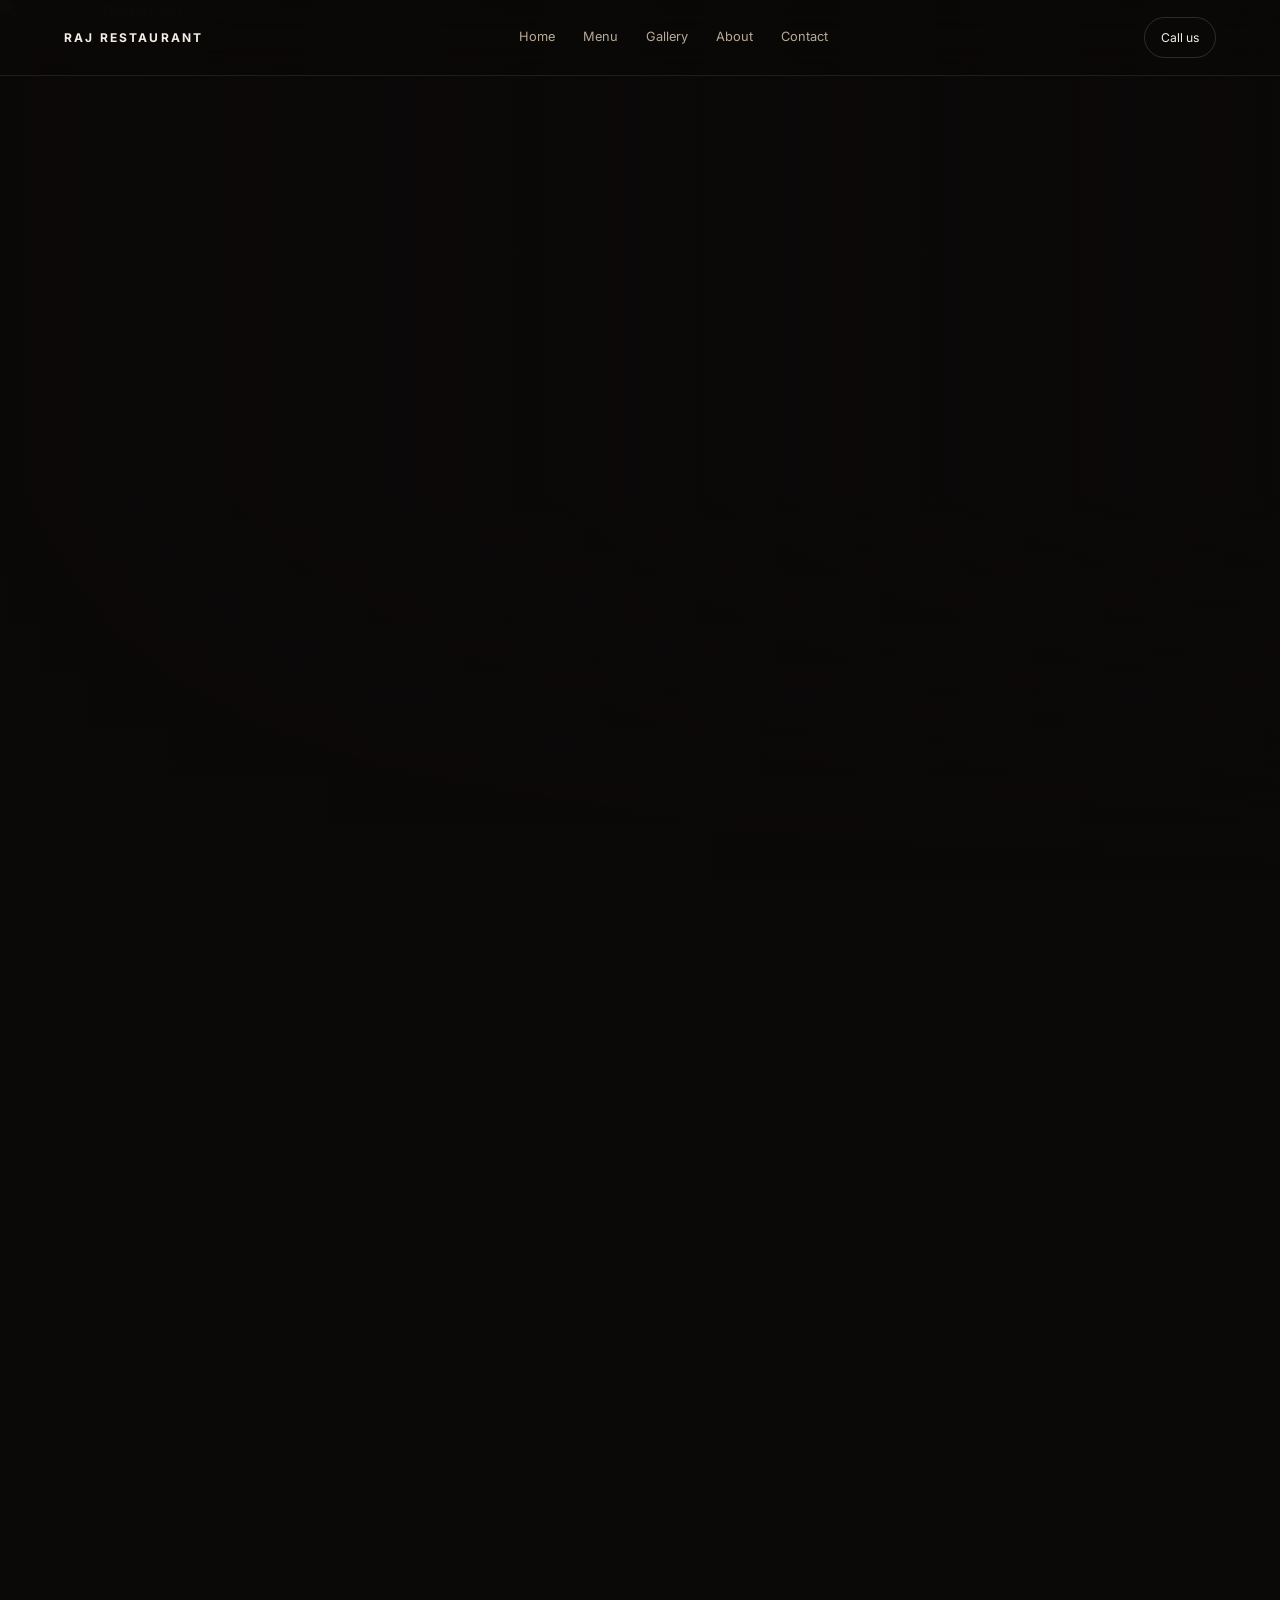
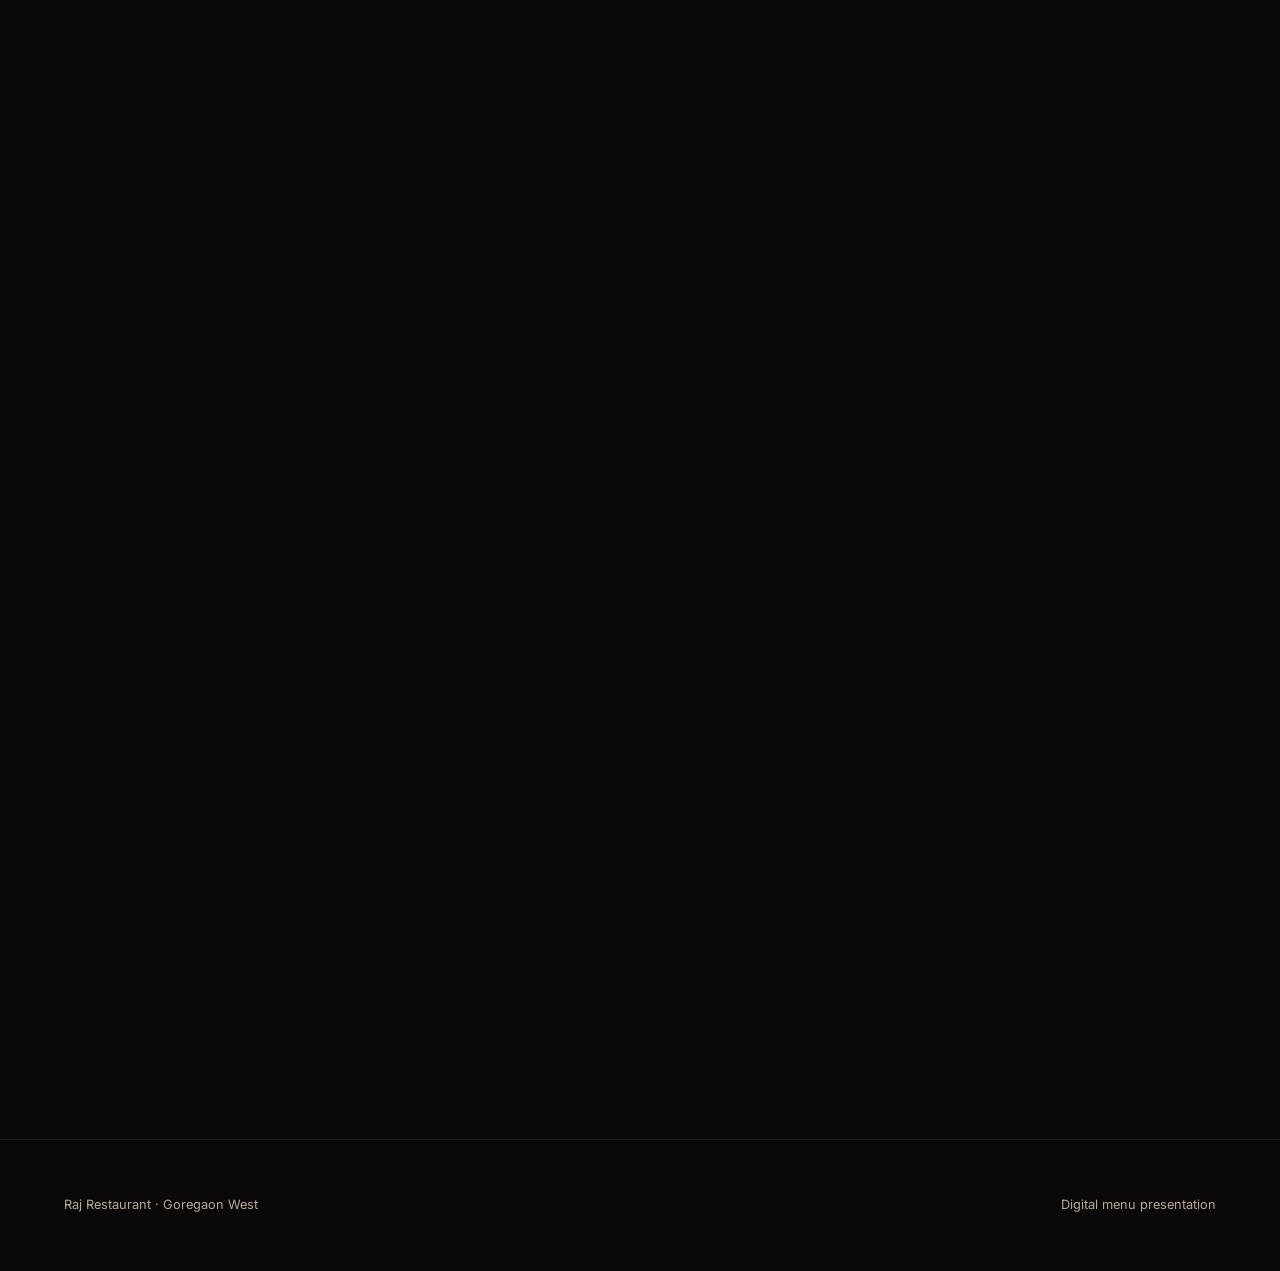
==== app/menu/index.html @ 783324ca "Add live /app/menu route for Netlify" ====
<!doctype html><html lang="en"><head><meta charset="utf-8"><meta name="viewport" content="width=device-width,initial-scale=1"><title>Menu | Raj Restaurant — Goregaon West</title><meta name="description" content="Raj Restaurant digital menu — selected dishes and categories from the current public listing."><link rel="stylesheet" href="../../styles.css"></head><body><header class="nav"><a class="logo" href="../../index.html">Raj Restaurant</a><nav class="links"><a href="../../index.html">Home</a><a href="/app/menu">Menu</a><a href="../../gallery.html">Gallery</a><a href="../../about.html">About</a><a href="../../contact.html">Contact</a></nav><a class="pill" href="tel:+917045138160">Call us</a></header><main><section class="hero"><div class="heroimg"><img src="https://image3.mouthshut.com/images/Restaurant/Photo/-48605_93862.png" alt="Food at Raj Restaurant"></div><div class="heroContent reveal"><div class="eyebrow">RAJ RESTAURANT · GOREGAON WEST</div><h1>Come hungry. Leave happy.</h1><p class="lead">Explore selected dishes from Raj Restaurant's currently published public menu listings.</p><div class="actions"><a class="btn gold" href="#menu">View dishes ↓</a><a class="btn" href="../../contact.html">Contact Raj</a></div></div></section><section id="menu" class="section reveal"><div class="intro"><div><div class="kicker">Selected menu</div><div class="display">Comfort food, Indian classics & more.</div></div><div><p class="copy">Public listings describe Raj Restaurant as serving Chinese, North Indian, Mughlai, Biryani and Kebab. Prices can change, so confirm today's availability before ordering.</p></div></div><div class="menugrid"><article class="menuitem"><div class="kicker">Vegetarian</div><h3>Kadhai Paneer</h3><p>₹180</p></article><article class="menuitem"><div class="kicker">Vegetarian</div><h3>Paneer Butter Masala</h3><p>₹190</p></article><article class="menuitem"><div class="kicker">Vegetarian</div><h3>Matar Paneer</h3><p>₹150</p></article><article class="menuitem"><div class="kicker">Vegetarian</div><h3>Dal Tadka</h3><p>₹110</p></article><article class="menuitem"><div class="kicker">Rice</div><h3>Jeera Rice</h3><p>₹80</p></article><article class="menuitem"><div class="kicker">Rice</div><h3>Veg Pulao</h3><p>₹120</p></article><article class="menuitem"><div class="kicker">Breads</div><h3>Butter Naan</h3><p>₹40</p></article><article class="menuitem"><div class="kicker">Breads</div><h3>Tandoori Roti</h3><p>₹8</p></article><article class="menuitem"><div class="kicker">Accompaniment</div><h3>Special Raita</h3><p>₹70</p></article><article class="menuitem"><div class="kicker">Meal</div><h3>Special Thali</h3><p>₹150</p></article></div></section><section class="section reveal"><div class="contactbox"><div class="kicker">Full public menu</div><div class="display" style="font-size:clamp(2.4rem,5vw,5rem)">More dishes available.</div><p class="copy">For the latest complete menu and availability, use the public restaurant listing.</p><div class="actions"><a class="btn gold" href="https://www.zomato.com/mumbai/raj-restaurant-goregaon-west/menu" target="_blank" rel="noreferrer">View full public menu ↗</a><a class="btn" href="../../contact.html">Contact Raj</a></div></div></section></main><footer><span>Raj Restaurant · Goregaon West</span><span>Digital menu presentation</span></footer><script>const observer=new IntersectionObserver(entries=>entries.forEach(e=>{if(e.isIntersecting)e.target.classList.add('visible')}),{threshold:.12});document.querySelectorAll('.reveal').forEach(el=>observer.observe(el));</script></body></html>
---- styles.css ----
@import url('https://fonts.googleapis.com/css2?family=DM+Serif+Display&family=Inter:wght@400;500;600;700&family=Manrope:wght@400;500;600;700&display=swap');
:root{--bg:#0b0908;--paper:#f3eee5;--muted:#b7aa99;--gold:#d4a15c;--line:#ffffff16;--panel:#15110e;--serif:'DM Serif Display',Georgia,serif;--sans:Inter,system-ui,sans-serif}*{box-sizing:border-box}html{scroll-behavior:smooth}body{margin:0;background:var(--bg);color:var(--paper);font-family:var(--sans);line-height:1.6}a{color:inherit;text-decoration:none}img{display:block;width:100%;object-fit:cover}.nav{height:76px;position:fixed;z-index:50;inset:0 0 auto;display:flex;align-items:center;justify-content:space-between;padding:0 5vw;background:#0b0908b8;backdrop-filter:blur(18px);border-bottom:1px solid var(--line)}.logo{font-size:.75rem;letter-spacing:.18em;text-transform:uppercase;font-weight:700}.links{display:flex;gap:28px;font-size:.8rem;color:var(--muted)}.links a:hover{color:var(--paper)}.pill{border:1px solid #ffffff25;border-radius:999px;padding:10px 16px;font-size:.76rem}.hero{min-height:100svh;position:relative;display:grid;align-items:end;padding:130px 5vw 6vw;overflow:hidden}.heroimg{position:absolute;inset:0;height:100%;opacity:.68}.heroimg:after{content:'';position:absolute;inset:0;background:linear-gradient(90deg,#0b0908ed 0%,#0b0908a8 45%,#0b090820 100%),linear-gradient(0deg,#0b0908 0%,transparent 45%)}.heroimg img{height:100%;filter:saturate(.82) contrast(1.04)}.heroContent{position:relative;z-index:2;max-width:900px}.eyebrow,.kicker{font-size:.68rem;letter-spacing:.2em;text-transform:uppercase;color:var(--muted)}h1{font:400 clamp(4.4rem,10vw,10rem)/.86 var(--serif);letter-spacing:-.05em;margin:18px 0 26px;max-width:8ch}.lead{font-size:clamp(1rem,1.5vw,1.25rem);color:#ded4c5;max-width:650px}.actions{display:flex;gap:12px;flex-wrap:wrap;margin-top:30px}.btn{display:inline-flex;align-items:center;justify-content:center;padding:14px 20px;border:1px solid #ffffff28;border-radius:999px;transition:.3s}.btn:hover{transform:translateY(-3px);border-color:#ffffff55}.gold{background:var(--paper);color:#0b0908}.section{padding:120px 5vw}.intro{display:grid;grid-template-columns:.8fr 1.2fr;gap:8vw}.display{font:400 clamp(3rem,6vw,6.5rem)/.92 var(--serif);letter-spacing:-.045em;margin-top:14px}.copy{color:var(--muted);font-size:1.05rem;max-width:650px}.stats{display:grid;grid-template-columns:repeat(3,1fr);border-top:1px solid var(--line);border-bottom:1px solid var(--line);margin-top:70px}.stat{padding:28px;border-right:1px solid var(--line)}.stat:last-child{border:0}.num{font:400 3rem var(--serif);color:var(--paper)}.cards{display:grid;grid-template-columns:repeat(3,1fr);gap:18px;margin-top:60px}.card{background:var(--panel);border:1px solid var(--line);overflow:hidden;transition:.4s}.card:hover{transform:translateY(-7px);border-color:#ffffff35}.card img{height:290px}.cardbody{padding:24px}.card h3{font:400 2rem var(--serif);margin:0 0 8px}.card p{color:var(--muted);margin:0}.gallery{display:grid;grid-template-columns:1.15fr .85fr;gap:18px}.gallery img{height:520px}.gallery .stack{display:grid;gap:18px}.gallery .stack img{height:251px}.menugrid{display:grid;grid-template-columns:repeat(2,1fr);gap:1px;background:var(--line);margin-top:55px}.menuitem{background:var(--bg);padding:26px}.menuitem h3{font:400 1.7rem var(--serif);margin:0 0 7px}.menuitem p{color:var(--muted);margin:0}.contact{display:grid;grid-template-columns:1fr 1fr;gap:18px}.contactbox{padding:35px;background:var(--panel);border:1px solid var(--line)}.contactbox h3{font:400 2.2rem var(--serif);margin:8px 0 18px}.contactbox p{color:var(--muted)}.map{min-height:390px;background:linear-gradient(135deg,#211b16,#6e573e);position:relative;overflow:hidden}.map:before,.map:after{content:'';position:absolute;border:1px solid #ffffff35;border-radius:50%;inset:12% 18%}.map:after{inset:35% 8%;transform:rotate(25deg)}footer{padding:55px 5vw;border-top:1px solid var(--line);display:flex;justify-content:space-between;color:var(--muted);font-size:.8rem}.mobile{display:none}.reveal{opacity:0;transform:translateY(24px);transition:.8s}.reveal.show{opacity:1;transform:none}@media(max-width:850px){.links{display:none}.mobile{display:block}.intro,.contact,.gallery{grid-template-columns:1fr}.cards{grid-template-columns:1fr}.stats{grid-template-columns:1fr}.stat{border-right:0;border-bottom:1px solid var(--line)}.section{padding:85px 6vw}.hero{padding:125px 6vw 55px}h1{font-size:clamp(4rem,18vw,7rem)}.gallery img,.gallery .stack img{height:300px}.menugrid{grid-template-columns:1fr}footer{flex-direction:column;gap:12px}}
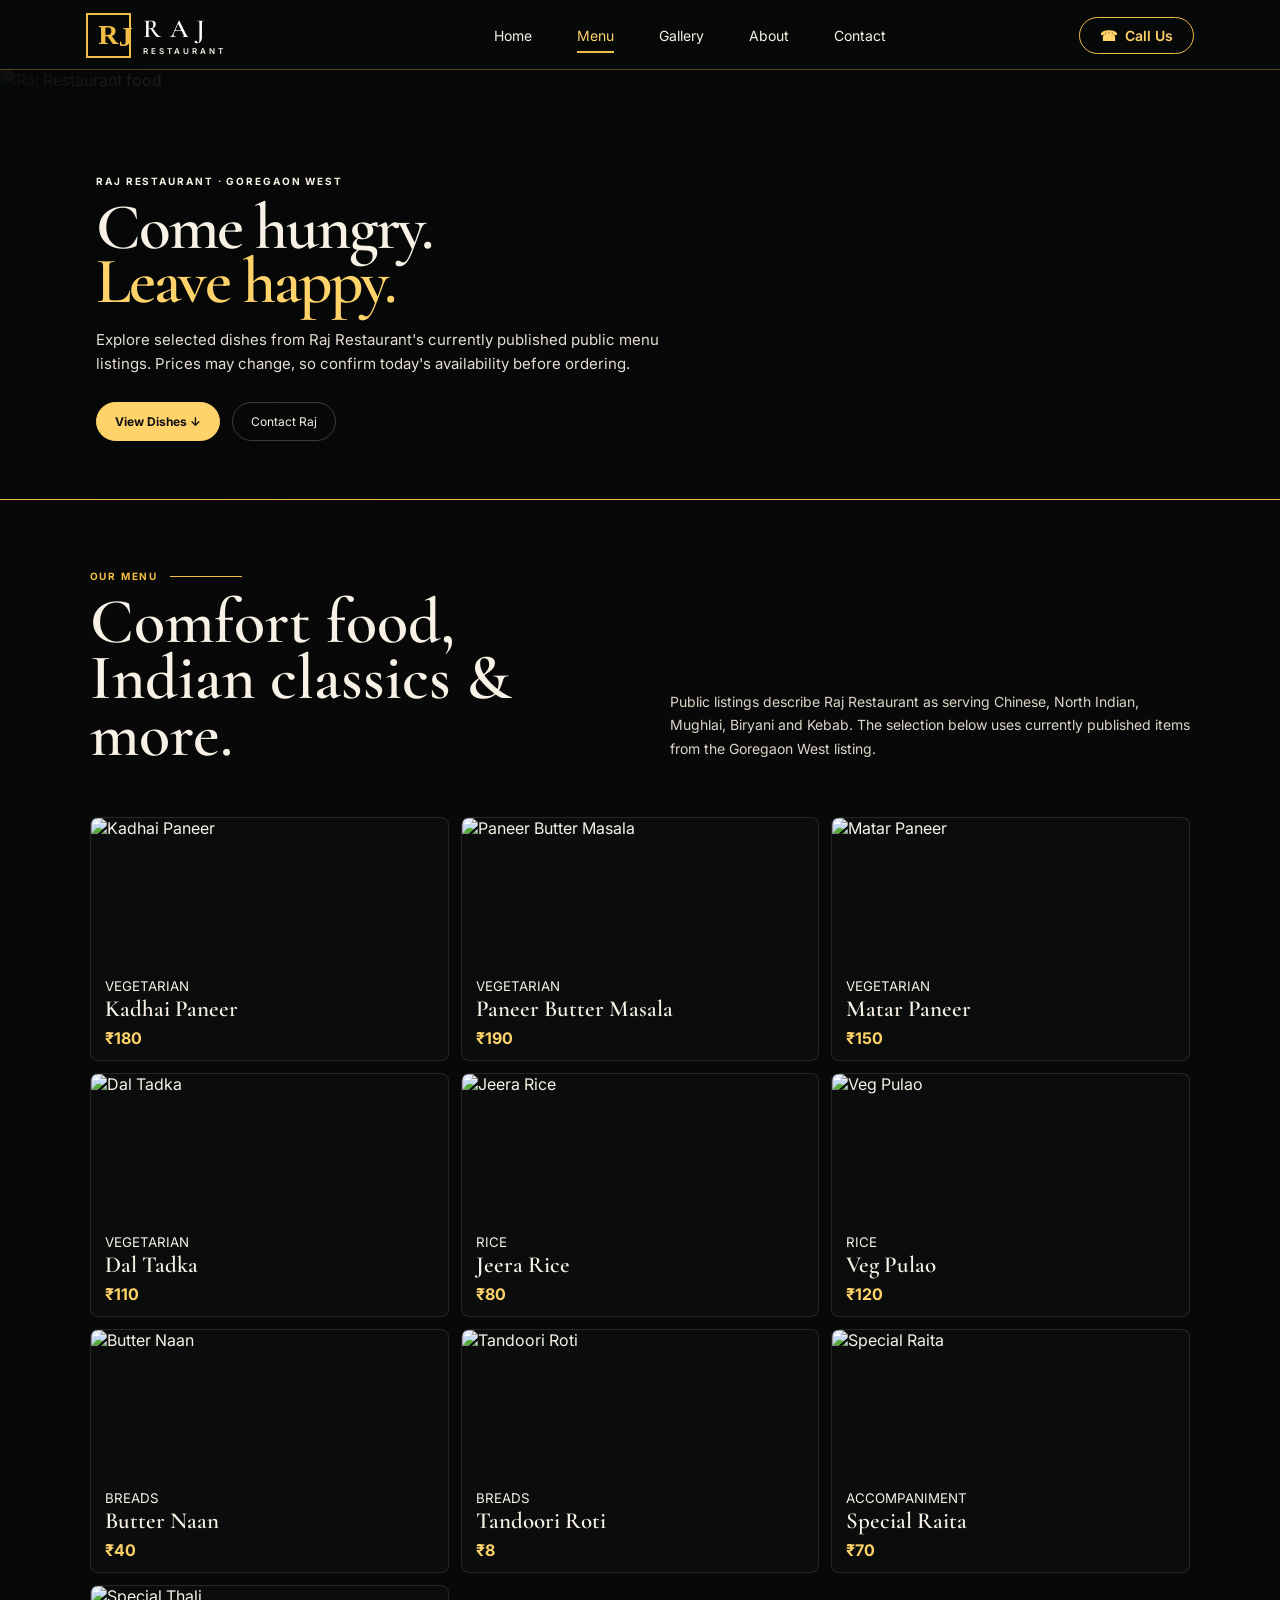
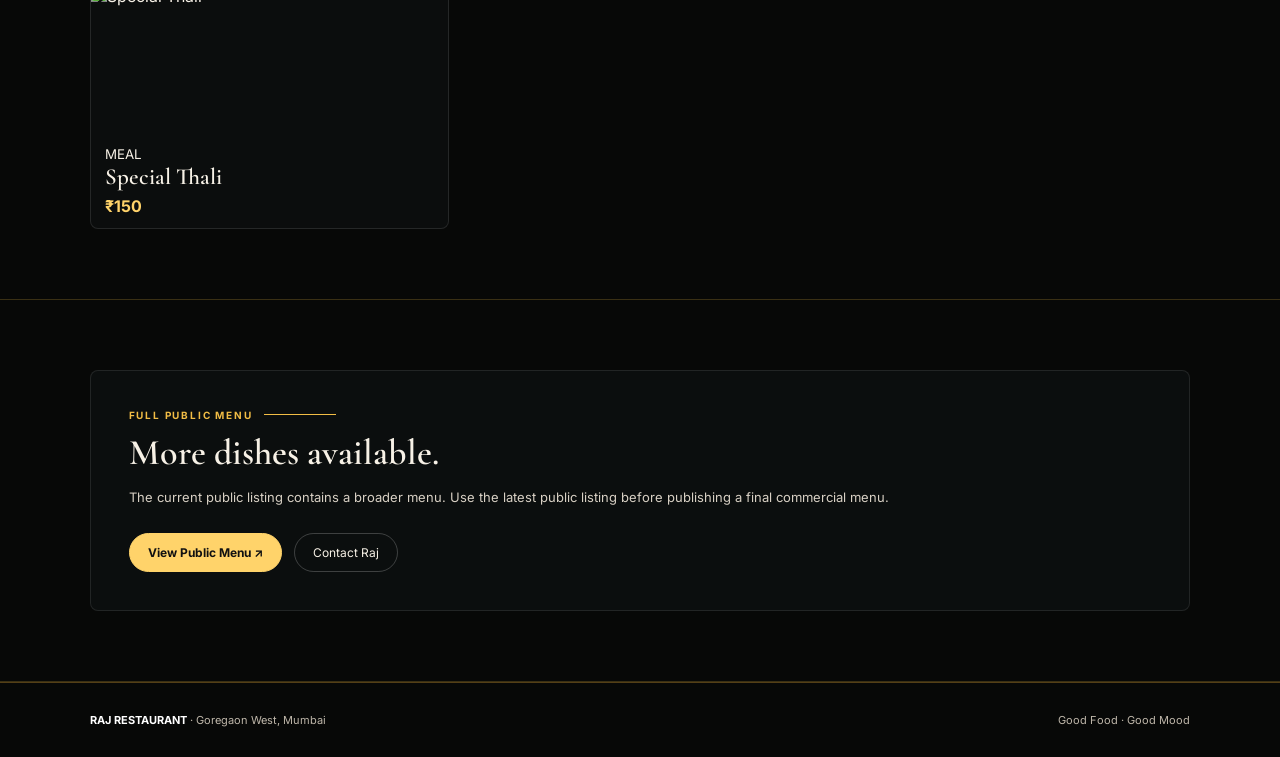
==== commit e898b32e: "Fix nested GitHub Pages menu route and design" ====
--- a/app/menu/index.html
+++ b/app/menu/index.html
@@ -1 +1 @@
-<!doctype html><html lang="en"><head><meta charset="utf-8"><meta name="viewport" content="width=device-width,initial-scale=1"><title>Menu | Raj Restaurant — Goregaon West</title><meta name="description" content="Raj Restaurant digital menu — selected dishes and categories from the current public listing."><link rel="stylesheet" href="../../styles.css"></head><body><header class="nav"><a class="logo" href="../../index.html">Raj Restaurant</a><nav class="links"><a href="../../index.html">Home</a><a href="/app/menu">Menu</a><a href="../../gallery.html">Gallery</a><a href="../../about.html">About</a><a href="../../contact.html">Contact</a></nav><a class="pill" href="tel:+917045138160">Call us</a></header><main><section class="hero"><div class="heroimg"><img src="https://image3.mouthshut.com/images/Restaurant/Photo/-48605_93862.png" alt="Food at Raj Restaurant"></div><div class="heroContent reveal"><div class="eyebrow">RAJ RESTAURANT · GOREGAON WEST</div><h1>Come hungry. Leave happy.</h1><p class="lead">Explore selected dishes from Raj Restaurant's currently published public menu listings.</p><div class="actions"><a class="btn gold" href="#menu">View dishes ↓</a><a class="btn" href="../../contact.html">Contact Raj</a></div></div></section><section id="menu" class="section reveal"><div class="intro"><div><div class="kicker">Selected menu</div><div class="display">Comfort food, Indian classics & more.</div></div><div><p class="copy">Public listings describe Raj Restaurant as serving Chinese, North Indian, Mughlai, Biryani and Kebab. Prices can change, so confirm today's availability before ordering.</p></div></div><div class="menugrid"><article class="menuitem"><div class="kicker">Vegetarian</div><h3>Kadhai Paneer</h3><p>₹180</p></article><article class="menuitem"><div class="kicker">Vegetarian</div><h3>Paneer Butter Masala</h3><p>₹190</p></article><article class="menuitem"><div class="kicker">Vegetarian</div><h3>Matar Paneer</h3><p>₹150</p></article><article class="menuitem"><div class="kicker">Vegetarian</div><h3>Dal Tadka</h3><p>₹110</p></article><article class="menuitem"><div class="kicker">Rice</div><h3>Jeera Rice</h3><p>₹80</p></article><article class="menuitem"><div class="kicker">Rice</div><h3>Veg Pulao</h3><p>₹120</p></article><article class="menuitem"><div class="kicker">Breads</div><h3>Butter Naan</h3><p>₹40</p></article><article class="menuitem"><div class="kicker">Breads</div><h3>Tandoori Roti</h3><p>₹8</p></article><article class="menuitem"><div class="kicker">Accompaniment</div><h3>Special Raita</h3><p>₹70</p></article><article class="menuitem"><div class="kicker">Meal</div><h3>Special Thali</h3><p>₹150</p></article></div></section><section class="section reveal"><div class="contactbox"><div class="kicker">Full public menu</div><div class="display" style="font-size:clamp(2.4rem,5vw,5rem)">More dishes available.</div><p class="copy">For the latest complete menu and availability, use the public restaurant listing.</p><div class="actions"><a class="btn gold" href="https://www.zomato.com/mumbai/raj-restaurant-goregaon-west/menu" target="_blank" rel="noreferrer">View full public menu ↗</a><a class="btn" href="../../contact.html">Contact Raj</a></div></div></section></main><footer><span>Raj Restaurant · Goregaon West</span><span>Digital menu presentation</span></footer><script>const observer=new IntersectionObserver(entries=>entries.forEach(e=>{if(e.isIntersecting)e.target.classList.add('visible')}),{threshold:.12});document.querySelectorAll('.reveal').forEach(el=>observer.observe(el));</script></body></html>+<!doctype html><html lang="en"><head><meta charset="utf-8"><meta name="viewport" content="width=device-width,initial-scale=1"><title>Menu | Raj Restaurant — Goregaon West</title><meta name="description" content="Raj Restaurant digital menu — selected dishes and categories from the current public listing."><link rel="stylesheet" href="../../styles.css"></head><body><header class="site-header"><a class="brand" href="../../index.html"><span class="brand-symbol"><span>R</span><i>J</i></span><span class="brand-type"><strong>RAJ</strong><small>RESTAURANT</small></span></a><nav class="main-nav"><a href="../../index.html">Home</a><a class="active" href="./">Menu</a><a href="../../gallery.html">Gallery</a><a href="../../about.html">About</a><a href="../../contact.html">Contact</a></nav><a class="call-pill" href="tel:+917045138160">☎ &nbsp;Call Us</a><button class="nav-toggle" aria-label="Open menu"><i></i><i></i></button></header><main class="page-main"><section class="page-hero"><img src="https://image3.mouthshut.com/images/Restaurant/Photo/-48605_93862.png" alt="Raj Restaurant food"><div class="page-hero-content"><div class="eyebrow">RAJ RESTAURANT · GOREGAON WEST</div><h1>Come hungry.<br><em>Leave happy.</em></h1><p>Explore selected dishes from Raj Restaurant's currently published public menu listings. Prices may change, so confirm today's availability before ordering.</p><div class="contact-actions"><a class="plain-btn gold" href="#menu">View Dishes ↓</a><a class="plain-btn" href="../../contact.html">Contact Raj</a></div></div></section><section id="menu" class="page-section"><div class="page-intro"><div><div class="section-kicker">OUR MENU <i></i></div><div class="page-title">Comfort food,<br>Indian classics &amp; more.</div></div><p class="page-copy">Public listings describe Raj Restaurant as serving Chinese, North Indian, Mughlai, Biryani and Kebab. The selection below uses currently published items from the Goregaon West listing.</p></div><div class="menu-page-grid"><article class="menu-page-card"><img src="https://image3.mouthshut.com/images/Restaurant/Photo/-48605_93862.png" alt="Kadhai Paneer"><div><small>VEGETARIAN</small><h3>Kadhai Paneer</h3><strong>₹180</strong></div></article><article class="menu-page-card"><img src="https://image3.mouthshut.com/images/Restaurant/Photo/-48605_93862.png" alt="Paneer Butter Masala"><div><small>VEGETARIAN</small><h3>Paneer Butter Masala</h3><strong>₹190</strong></div></article><article class="menu-page-card"><img src="https://image3.mouthshut.com/images/Restaurant/Photo/-48605_93862.png" alt="Matar Paneer"><div><small>VEGETARIAN</small><h3>Matar Paneer</h3><strong>₹150</strong></div></article><article class="menu-page-card"><img src="https://image3.mouthshut.com/images/Restaurant/Photo/-48605_93862.png" alt="Dal Tadka"><div><small>VEGETARIAN</small><h3>Dal Tadka</h3><strong>₹110</strong></div></article><article class="menu-page-card"><img src="https://image3.mouthshut.com/images/Restaurant/Photo/-48605_93862.png" alt="Jeera Rice"><div><small>RICE</small><h3>Jeera Rice</h3><strong>₹80</strong></div></article><article class="menu-page-card"><img src="https://image3.mouthshut.com/images/Restaurant/Photo/-48605_93862.png" alt="Veg Pulao"><div><small>RICE</small><h3>Veg Pulao</h3><strong>₹120</strong></div></article><article class="menu-page-card"><img src="https://image3.mouthshut.com/images/Restaurant/Photo/-48605_93862.png" alt="Butter Naan"><div><small>BREADS</small><h3>Butter Naan</h3><strong>₹40</strong></div></article><article class="menu-page-card"><img src="https://image3.mouthshut.com/images/Restaurant/Photo/-48605_93862.png" alt="Tandoori Roti"><div><small>BREADS</small><h3>Tandoori Roti</h3><strong>₹8</strong></div></article><article class="menu-page-card"><img src="https://image3.mouthshut.com/images/Restaurant/Photo/-48605_93862.png" alt="Special Raita"><div><small>ACCOMPANIMENT</small><h3>Special Raita</h3><strong>₹70</strong></div></article><article class="menu-page-card"><img src="https://image3.mouthshut.com/images/Restaurant/Photo/-48605_93862.png" alt="Special Thali"><div><small>MEAL</small><h3>Special Thali</h3><strong>₹150</strong></div></article></div></section><section class="page-section"><div class="contact-card"><div class="section-kicker">FULL PUBLIC MENU <i></i></div><h2>More dishes available.</h2><p>The current public listing contains a broader menu. Use the latest public listing before publishing a final commercial menu.</p><div class="contact-actions"><a class="plain-btn gold" href="https://www.zomato.com/mumbai/raj-restaurant-goregaon-west/menu" target="_blank" rel="noreferrer">View Public Menu ↗</a><a class="plain-btn" href="../../contact.html">Contact Raj</a></div></div></section></main><footer class="page-footer"><span><strong>RAJ RESTAURANT</strong> · Goregaon West, Mumbai</span><span>Good Food · Good Mood</span></footer><script>const t=document.querySelector('.nav-toggle'),n=document.querySelector('.main-nav');t?.addEventListener('click',()=>n.classList.toggle('open'));</script></body></html>
--- a/styles.css
+++ b/styles.css
@@ -1,2 +1 @@
-@import url('https://fonts.googleapis.com/css2?family=DM+Serif+Display&family=Inter:wght@400;500;600;700&family=Manrope:wght@400;500;600;700&display=swap');
-:root{--bg:#0b0908;--paper:#f3eee5;--muted:#b7aa99;--gold:#d4a15c;--line:#ffffff16;--panel:#15110e;--serif:'DM Serif Display',Georgia,serif;--sans:Inter,system-ui,sans-serif}*{box-sizing:border-box}html{scroll-behavior:smooth}body{margin:0;background:var(--bg);color:var(--paper);font-family:var(--sans);line-height:1.6}a{color:inherit;text-decoration:none}img{display:block;width:100%;object-fit:cover}.nav{height:76px;position:fixed;z-index:50;inset:0 0 auto;display:flex;align-items:center;justify-content:space-between;padding:0 5vw;background:#0b0908b8;backdrop-filter:blur(18px);border-bottom:1px solid var(--line)}.logo{font-size:.75rem;letter-spacing:.18em;text-transform:uppercase;font-weight:700}.links{display:flex;gap:28px;font-size:.8rem;color:var(--muted)}.links a:hover{color:var(--paper)}.pill{border:1px solid #ffffff25;border-radius:999px;padding:10px 16px;font-size:.76rem}.hero{min-height:100svh;position:relative;display:grid;align-items:end;padding:130px 5vw 6vw;overflow:hidden}.heroimg{position:absolute;inset:0;height:100%;opacity:.68}.heroimg:after{content:'';position:absolute;inset:0;background:linear-gradient(90deg,#0b0908ed 0%,#0b0908a8 45%,#0b090820 100%),linear-gradient(0deg,#0b0908 0%,transparent 45%)}.heroimg img{height:100%;filter:saturate(.82) contrast(1.04)}.heroContent{position:relative;z-index:2;max-width:900px}.eyebrow,.kicker{font-size:.68rem;letter-spacing:.2em;text-transform:uppercase;color:var(--muted)}h1{font:400 clamp(4.4rem,10vw,10rem)/.86 var(--serif);letter-spacing:-.05em;margin:18px 0 26px;max-width:8ch}.lead{font-size:clamp(1rem,1.5vw,1.25rem);color:#ded4c5;max-width:650px}.actions{display:flex;gap:12px;flex-wrap:wrap;margin-top:30px}.btn{display:inline-flex;align-items:center;justify-content:center;padding:14px 20px;border:1px solid #ffffff28;border-radius:999px;transition:.3s}.btn:hover{transform:translateY(-3px);border-color:#ffffff55}.gold{background:var(--paper);color:#0b0908}.section{padding:120px 5vw}.intro{display:grid;grid-template-columns:.8fr 1.2fr;gap:8vw}.display{font:400 clamp(3rem,6vw,6.5rem)/.92 var(--serif);letter-spacing:-.045em;margin-top:14px}.copy{color:var(--muted);font-size:1.05rem;max-width:650px}.stats{display:grid;grid-template-columns:repeat(3,1fr);border-top:1px solid var(--line);border-bottom:1px solid var(--line);margin-top:70px}.stat{padding:28px;border-right:1px solid var(--line)}.stat:last-child{border:0}.num{font:400 3rem var(--serif);color:var(--paper)}.cards{display:grid;grid-template-columns:repeat(3,1fr);gap:18px;margin-top:60px}.card{background:var(--panel);border:1px solid var(--line);overflow:hidden;transition:.4s}.card:hover{transform:translateY(-7px);border-color:#ffffff35}.card img{height:290px}.cardbody{padding:24px}.card h3{font:400 2rem var(--serif);margin:0 0 8px}.card p{color:var(--muted);margin:0}.gallery{display:grid;grid-template-columns:1.15fr .85fr;gap:18px}.gallery img{height:520px}.gallery .stack{display:grid;gap:18px}.gallery .stack img{height:251px}.menugrid{display:grid;grid-template-columns:repeat(2,1fr);gap:1px;background:var(--line);margin-top:55px}.menuitem{background:var(--bg);padding:26px}.menuitem h3{font:400 1.7rem var(--serif);margin:0 0 7px}.menuitem p{color:var(--muted);margin:0}.contact{display:grid;grid-template-columns:1fr 1fr;gap:18px}.contactbox{padding:35px;background:var(--panel);border:1px solid var(--line)}.contactbox h3{font:400 2.2rem var(--serif);margin:8px 0 18px}.contactbox p{color:var(--muted)}.map{min-height:390px;background:linear-gradient(135deg,#211b16,#6e573e);position:relative;overflow:hidden}.map:before,.map:after{content:'';position:absolute;border:1px solid #ffffff35;border-radius:50%;inset:12% 18%}.map:after{inset:35% 8%;transform:rotate(25deg)}footer{padding:55px 5vw;border-top:1px solid var(--line);display:flex;justify-content:space-between;color:var(--muted);font-size:.8rem}.mobile{display:none}.reveal{opacity:0;transform:translateY(24px);transition:.8s}.reveal.show{opacity:1;transform:none}@media(max-width:850px){.links{display:none}.mobile{display:block}.intro,.contact,.gallery{grid-template-columns:1fr}.cards{grid-template-columns:1fr}.stats{grid-template-columns:1fr}.stat{border-right:0;border-bottom:1px solid var(--line)}.section{padding:85px 6vw}.hero{padding:125px 6vw 55px}h1{font-size:clamp(4rem,18vw,7rem)}.gallery img,.gallery .stack img{height:300px}.menugrid{grid-template-columns:1fr}footer{flex-direction:column;gap:12px}}
+@import url('https://fonts.googleapis.com/css2?family=Cormorant+Garamond:wght@500;600;700&family=Inter:wght@400;500;600;700&display=swap');:root{--bg:#070807;--gold:#f2bd45;--gold2:#ffd36a;--cream:#f7f1e6;--muted:#d0c8bb;--serif:'Cormorant Garamond',Georgia,serif;--sans:Inter,Arial,sans-serif}*{box-sizing:border-box}html{scroll-behavior:smooth}body{margin:0;background:var(--bg);color:var(--cream);font-family:var(--sans);overflow-x:hidden}a{text-decoration:none;color:inherit}img{display:block;width:100%;object-fit:cover}.site-header{height:70px;position:fixed;inset:0 0 auto;z-index:50;display:grid;grid-template-columns:260px 1fr 160px;align-items:center;padding:0 6.7vw;background:#080909e8;backdrop-filter:blur(14px);border-bottom:1px solid #d69d3b66}.brand{display:flex;align-items:center;gap:12px}.brand-symbol{width:45px;height:45px;border:2px solid var(--gold);display:grid;place-items:center;position:relative;color:var(--gold);font:700 28px Georgia;letter-spacing:-9px;padding-right:7px}.brand-symbol span{transform:translateX(-1px)}.brand-symbol i{font-style:normal;position:absolute;right:5px;bottom:3px}.brand-type{display:flex;flex-direction:column;line-height:.85}.brand-type strong{font:600 26px/1 var(--serif);letter-spacing:.34em;color:#fff}.brand-type small{font-size:8px;font-weight:600;letter-spacing:.38em;margin-top:6px}.main-nav{display:flex;justify-content:center;gap:45px;height:70px}.main-nav a{position:relative;display:flex;align-items:center;height:70px;font-size:14px}.main-nav a:after{content:'';position:absolute;left:0;right:0;bottom:17px;height:2px;background:var(--gold);transform:scaleX(0);transition:.25s}.main-nav a:hover:after,.main-nav a.active:after{transform:scaleX(1)}.main-nav a.active{color:var(--gold2)}.call-pill{justify-self:end;border:1px solid var(--gold);border-radius:30px;padding:9px 20px;color:var(--gold2);font-weight:600;font-size:14px}.nav-toggle{display:none;background:none;border:0}.nav-toggle i{display:block;width:26px;height:1px;background:var(--gold);margin:6px}.hero{height:425px;position:relative;margin-top:70px;overflow:hidden;border-bottom:1px solid var(--gold)}.hero-image{position:absolute;inset:0;height:100%;object-position:center 47%;filter:saturate(.9) contrast(1.05)}.hero-overlay{position:absolute;inset:0;background:linear-gradient(90deg,#050606f4 0%,#070807d9 28%,#07080755 58%,#0708070b 100%),linear-gradient(0deg,#070807a8,transparent 38%,#0708072a)}.hero-copy{position:relative;z-index:2;width:min(620px,43vw);margin-left:7.5vw;padding-top:47px}.eyebrow{display:flex;gap:12px;align-items:center;flex-wrap:wrap;font-size:10px;font-weight:700;letter-spacing:.19em}.eyebrow b{color:var(--gold)}h1{font:600 clamp(48px,5.1vw,78px)/.83 var(--serif);margin:18px 0 20px;letter-spacing:-.03em}h1 em{font-style:normal;color:var(--gold2)}.hero-copy>p{font-size:14px;line-height:1.48;max-width:445px;margin:0}.hero-actions{display:flex;align-items:center;gap:25px;margin-top:20px}.gold-btn{display:inline-flex;align-items:center;gap:22px;padding:11px 19px;border-radius:25px;background:linear-gradient(135deg,#ffd775,#f0b63d);color:#111;font-size:13px;font-weight:700;box-shadow:0 9px 24px #d9a72d30;transition:.25s}.gold-btn:hover{transform:translateY(-2px)}.gold-btn span{font-size:18px}.story-link{display:flex;align-items:center;gap:10px;font-size:13px}.play{width:44px;height:44px;border:1px solid var(--gold);border-radius:50%;display:grid;place-items:center;color:var(--gold);font-size:12px}.feature-bar{height:96px;display:grid;grid-template-columns:repeat(4,1fr);background:#080a0a;border-bottom:1px solid #f2bd4566}.feature-bar article{display:flex;align-items:center;gap:17px;padding:15px 3vw;border-right:1px solid #ffffff2b}.feature-bar article:last-child{border:0}.round-icon{flex:0 0 54px;width:54px;height:54px;border:1px solid var(--gold);border-radius:50%;display:grid;place-items:center;color:var(--gold);font-size:24px}.feature-bar h3{font:600 17px/1 var(--serif);margin:0 0 6px}.feature-bar p{font-size:11px;line-height:1.4;color:#e3ddd3;margin:0}.story{min-height:263px;display:grid;grid-template-columns:61% 39%;background:#090b0b;border-bottom:1px solid #f2bd4555}.story-photo{position:relative;overflow:hidden;min-height:263px}.story-photo>img{height:100%;object-position:center 42%}.story-photo:after{content:'';position:absolute;inset:0;background:linear-gradient(90deg,#0001 40%,#090b0bf8 99%),linear-gradient(0deg,#0007,#0000 55%)}.hand-script{position:absolute;z-index:2;left:6vw;top:65px;color:var(--gold2);font:italic 28px/1.05 cursive;transform:rotate(-5deg)}.leaf-art{position:absolute;right:8px;bottom:-20px;z-index:2;color:#c7922e55;font-size:150px;transform:rotate(-18deg)}.story-copy{padding:35px 7vw 25px 5.3vw;align-self:center}.section-kicker{display:flex;align-items:center;gap:12px;color:var(--gold);font-size:10px;font-weight:700;letter-spacing:.18em}.section-kicker i{width:72px;height:1px;background:var(--gold);display:block}.story-copy h2,.menu-block h2,.gallery-copy h2{font:600 clamp(30px,3vw,47px)/.9 var(--serif);margin:13px 0 12px}.story-copy p,.menu-block p,.gallery-copy p{font-size:12px;color:#e2ddd4;max-width:470px;margin:0}.compact{margin-top:13px;padding:8px 15px;font-size:11px}.lower-grid{display:grid;grid-template-columns:18% 43% 17% 22%;min-height:166px;background:#070909;border-bottom:1px solid #f2bd4555}.menu-block{padding:17px 2.2vw}.menu-block h2{font-size:27px}.menu-block p{font-size:10px;line-height:1.35}.dish-grid{display:grid;grid-template-columns:repeat(6,1fr);gap:7px;padding:24px 1vw 12px;align-items:start}.dish{border:1px solid #ffffff24;border-radius:7px;overflow:hidden;background:#0c0f0f}.dish:hover{border-color:var(--gold);transform:translateY(-3px)}.dish img{height:62px}.dish div{padding:6px 7px 8px}.dish small{display:block;font-size:9px;line-height:1.1}.dish strong{display:block;color:var(--gold2);font-size:13px;margin-top:3px}.gallery-copy{border-left:1px solid #ffffff22;padding:20px 1.8vw}.gallery-copy h2{font-size:26px}.gallery-copy p{font-size:10px;line-height:1.35}.gallery-thumbs{display:grid;grid-template-columns:1fr 1fr;gap:6px;padding:17px 1.7vw 12px}.gallery-thumbs a{height:120px;overflow:hidden;border-radius:6px;border:1px solid #ffffff18}.gallery-thumbs img{height:100%}.footer{min-height:82px;display:grid;grid-template-columns:1.65fr .85fr .9fr .8fr .8fr .65fr;align-items:center;gap:18px;padding:12px 4.2vw;background:#0a0d0d;border-top:1px solid #c7922e66}.footer-brand{display:flex;align-items:center;gap:10px}.brand-symbol.small{width:36px;height:36px;font-size:21px}.brand-symbol.small+.brand-type strong{font-size:21px}.footer-brand em{margin-left:10px;color:var(--gold);font:italic 12px cursive}.footer-item{display:flex;gap:10px;align-items:center;border-left:1px solid #ffffff1d;padding-left:17px;font-size:10px}.footer-item b{font-size:23px;color:var(--gold);font-weight:400}.footer-item small{display:block;font-size:9px;margin-top:2px}.socials{display:flex;gap:7px;justify-content:flex-end}.socials a{width:29px;height:29px;border:1px solid var(--gold);border-radius:50%;display:grid;place-items:center;color:var(--gold);font-weight:700;font-size:12px}.footer-script{color:var(--gold2);font:italic 13px cursive;line-height:1.1;text-align:right}.page-main{padding-top:70px}.page-hero{min-height:430px;position:relative;display:grid;align-items:end;overflow:hidden;border-bottom:1px solid var(--gold)}.page-hero img{position:absolute;inset:0;width:100%;height:100%;object-position:center}.page-hero:after{content:'';position:absolute;inset:0;background:linear-gradient(90deg,#050606f5 0%,#070807c9 38%,#07080745 75%,#07080710),linear-gradient(0deg,#070807ee,transparent 58%)}.page-hero-content{position:relative;z-index:2;padding:80px 7.5vw 58px;max-width:780px}.page-hero-content h1{margin:14px 0 18px}.page-hero-content p{max-width:610px;font-size:15px;line-height:1.65;color:#e5ded3}.page-section{padding:70px 7vw;border-bottom:1px solid #f2bd4538}.page-intro{display:grid;grid-template-columns:1fr 1fr;gap:60px;align-items:end}.page-title{font:600 clamp(42px,5vw,68px)/.88 var(--serif);margin:12px 0}.page-copy{font-size:14px;line-height:1.7;color:#ddd5c9;max-width:650px}.stat-grid{display:grid;grid-template-columns:repeat(3,1fr);gap:1px;margin-top:45px;background:#ffffff18}.stat-card{padding:28px;background:#0a0c0c}.stat-card .num{font:600 48px/1 var(--serif);color:var(--gold2)}.stat-card p{font-size:11px;color:#bfb7aa}.menu-page-grid{display:grid;grid-template-columns:repeat(3,1fr);gap:12px;margin-top:42px}.menu-page-card{position:relative;min-height:230px;border:1px solid #ffffff1b;border-radius:8px;overflow:hidden;background:#0b0d0d;transition:.25s}.menu-page-card:hover{transform:translateY(-4px);border-color:#f2bd4570}.menu-page-card img{height:145px}.menu-page-card div{padding:12px 14px}.menu-page-card h3{font:600 23px var(--serif);margin:0}.menu-page-card strong{display:block;color:var(--gold2);margin-top:5px}.gallery-page-grid{display:grid;grid-template-columns:1.35fr .65fr;gap:14px;margin-top:42px}.gallery-page-grid .big{height:520px}.gallery-page-grid .small{height:250px;margin-bottom:14px}.gallery-page-grid img{height:100%;border-radius:7px;border:1px solid #ffffff18}.contact-grid{display:grid;grid-template-columns:1fr 1fr;gap:14px;margin-top:42px}.contact-card{padding:38px;background:#0b0e0e;border:1px solid #ffffff18;border-radius:8px}.contact-card h2{font:600 36px var(--serif);margin:10px 0}.contact-card p{font-size:13px;line-height:1.65;color:#d8d0c4}.contact-actions{display:flex;gap:12px;flex-wrap:wrap;margin-top:25px}.plain-btn{display:inline-flex;padding:11px 18px;border:1px solid #ffffff35;border-radius:24px;font-size:12px}.plain-btn.gold{background:var(--gold2);color:#111;border-color:var(--gold2);font-weight:700}.page-footer{padding:30px 7vw;display:flex;justify-content:space-between;border-top:1px solid #c7922e66;color:#bfb7aa;font-size:11px}.page-footer strong{color:#fff}.reveal{opacity:1;transform:none}.nav{display:none}.links{display:none}.logo{display:none}.pill{display:none}@media(max-width:1100px){.site-header{grid-template-columns:220px 1fr 120px}.main-nav{gap:25px}.lower-grid{grid-template-columns:22% 48% 30%}.gallery-thumbs{grid-column:3}.gallery-copy{grid-column:3}.dish-grid{grid-template-columns:repeat(3,1fr)}.footer{grid-template-columns:1.4fr 1fr 1fr 1fr}.socials{justify-content:flex-start}.footer-script{display:none}.page-intro{grid-template-columns:1fr}.menu-page-grid{grid-template-columns:repeat(2,1fr)}}@media(max-width:780px){.site-header{height:64px;display:flex;padding:0 5vw}.main-nav{display:none;position:absolute;top:64px;left:0;right:0;height:auto;padding:10px 5vw 18px;background:#080909f7;flex-direction:column;gap:0;border-bottom:1px solid #f2bd4555}.main-nav.open{display:flex}.main-nav a{height:43px}.call-pill{display:none}.nav-toggle{display:block;margin-left:auto}.brand-symbol{width:38px;height:38px;font-size:23px}.brand-type strong{font-size:22px}.brand-type small{font-size:6px}.hero{margin-top:64px;height:590px}.hero-image{object-position:52% center}.hero-overlay{background:linear-gradient(90deg,#050606f5 0%,#070807c5 58%,#0708074d 100%),linear-gradient(0deg,#070807dd,#0000 60%)}.hero-copy{width:auto;margin:0 7vw;padding-top:82px}.eyebrow{font-size:8px;gap:8px}.hero-copy h1{font-size:56px}.hero-copy>p{font-size:13px;max-width:370px}.hero-actions{gap:13px;flex-wrap:wrap}.story-link{font-size:12px}.feature-bar{height:auto;grid-template-columns:1fr 1fr}.feature-bar article{min-height:105px;padding:16px 5vw;border-bottom:1px solid #ffffff18}.feature-bar article:nth-child(2){border-right:0}.feature-bar article:nth-child(3){border-bottom:0}.feature-bar article:nth-child(4){border-right:0;border-bottom:0}.round-icon{width:45px;height:45px;flex-basis:45px;font-size:19px}.feature-bar h3{font-size:15px}.feature-bar p{font-size:9px}.story{grid-template-columns:1fr;min-height:auto}.story-photo{height:320px;min-height:320px}.story-copy{padding:35px 7vw}.story-copy h2{font-size:40px}.lower-grid{grid-template-columns:1fr}.menu-block{padding:34px 7vw}.dish-grid{grid-template-columns:repeat(2,1fr);padding:0 7vw 30px}.dish img{height:110px}.gallery-copy{border-left:0;border-top:1px solid #ffffff1c;padding:30px 7vw}.gallery-thumbs{grid-column:auto;padding:0 7vw 35px}.gallery-thumbs a{height:160px}.footer{grid-template-columns:1fr 1fr;padding:25px 7vw}.footer-brand{grid-column:1/-1}.footer-item{border-left:0;padding:8px 0}.socials{grid-column:1/-1;justify-content:flex-start}.footer-script{display:block;text-align:left}.page-main{padding-top:64px}.page-hero{min-height:520px}.page-hero-content{padding:80px 7vw 50px}.page-hero-content h1{font-size:55px}.page-section{padding:50px 7vw}.stat-grid,.menu-page-grid,.contact-grid{grid-template-columns:1fr}.gallery-page-grid{grid-template-columns:1fr}.gallery-page-grid .big{height:360px}.gallery-page-grid .small{height:220px}.page-footer{flex-direction:column;gap:10px;padding:25px 7vw}}
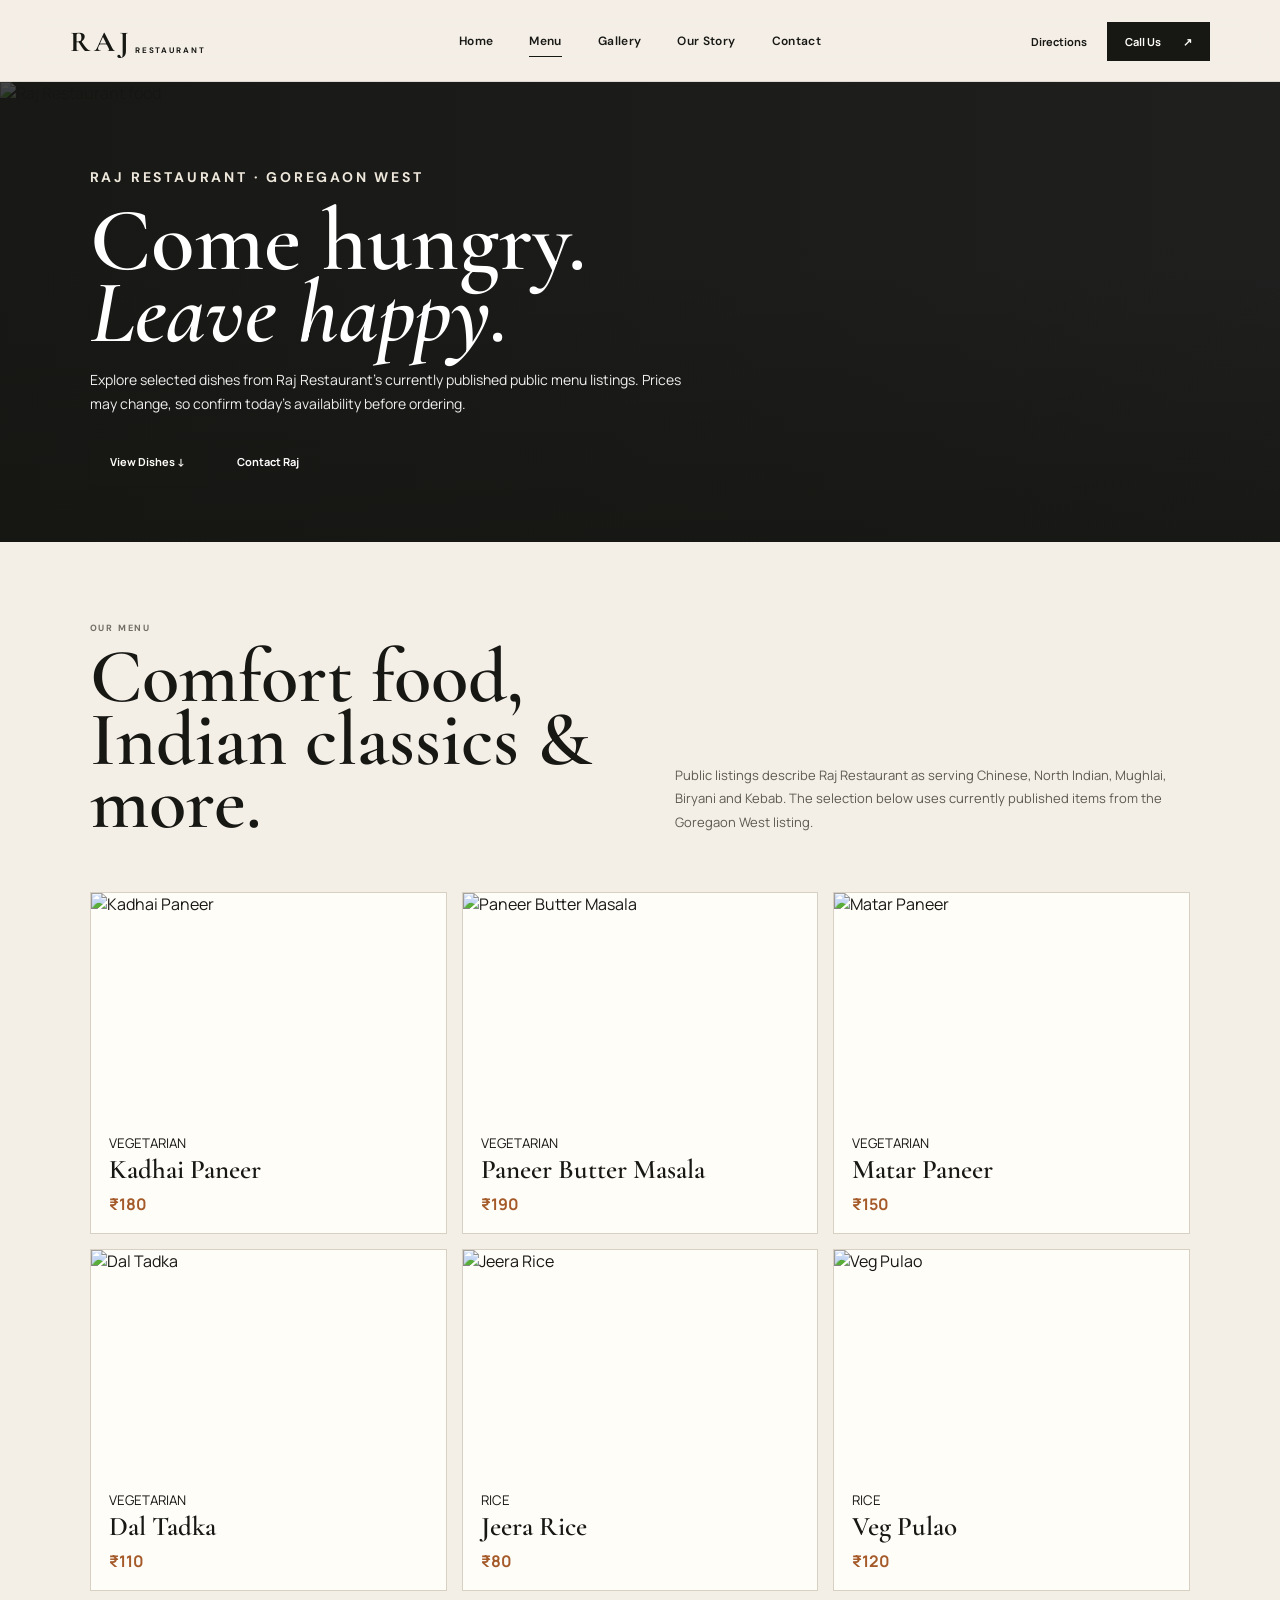
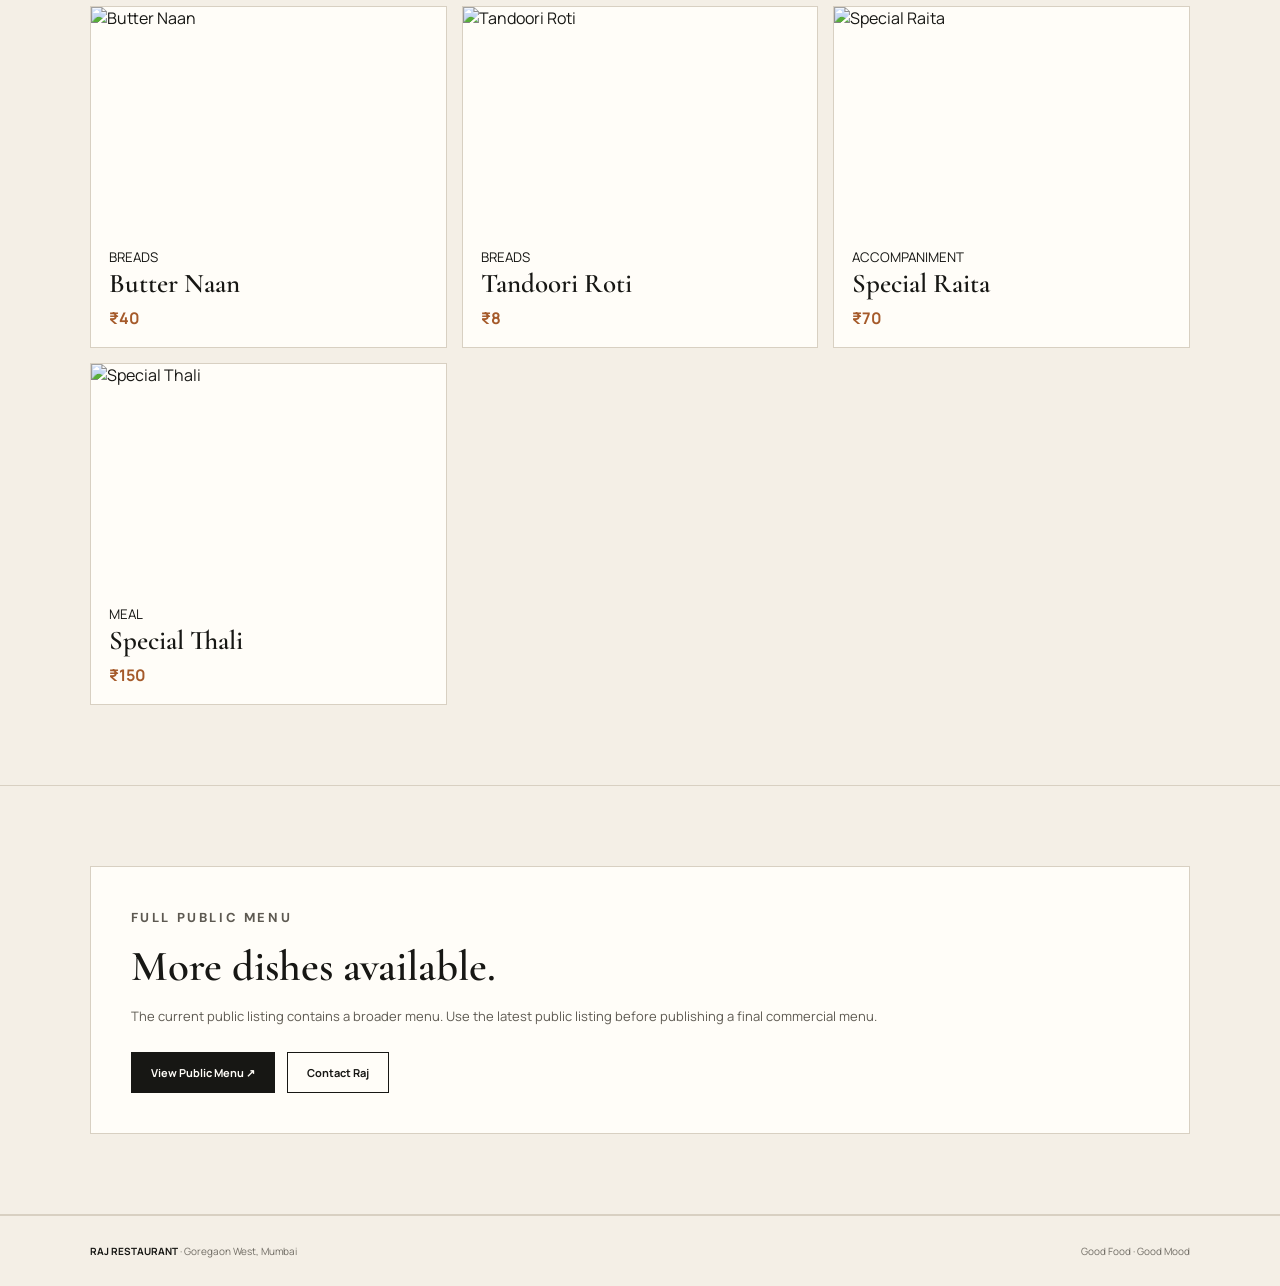
==== commit fb109c5d: "Align nested GitHub Pages menu route with new design" ====
--- a/app/menu/index.html
+++ b/app/menu/index.html
@@ -1 +1 @@
-<!doctype html><html lang="en"><head><meta charset="utf-8"><meta name="viewport" content="width=device-width,initial-scale=1"><title>Menu | Raj Restaurant — Goregaon West</title><meta name="description" content="Raj Restaurant digital menu — selected dishes and categories from the current public listing."><link rel="stylesheet" href="../../styles.css"></head><body><header class="site-header"><a class="brand" href="../../index.html"><span class="brand-symbol"><span>R</span><i>J</i></span><span class="brand-type"><strong>RAJ</strong><small>RESTAURANT</small></span></a><nav class="main-nav"><a href="../../index.html">Home</a><a class="active" href="./">Menu</a><a href="../../gallery.html">Gallery</a><a href="../../about.html">About</a><a href="../../contact.html">Contact</a></nav><a class="call-pill" href="tel:+917045138160">☎ &nbsp;Call Us</a><button class="nav-toggle" aria-label="Open menu"><i></i><i></i></button></header><main class="page-main"><section class="page-hero"><img src="https://image3.mouthshut.com/images/Restaurant/Photo/-48605_93862.png" alt="Raj Restaurant food"><div class="page-hero-content"><div class="eyebrow">RAJ RESTAURANT · GOREGAON WEST</div><h1>Come hungry.<br><em>Leave happy.</em></h1><p>Explore selected dishes from Raj Restaurant's currently published public menu listings. Prices may change, so confirm today's availability before ordering.</p><div class="contact-actions"><a class="plain-btn gold" href="#menu">View Dishes ↓</a><a class="plain-btn" href="../../contact.html">Contact Raj</a></div></div></section><section id="menu" class="page-section"><div class="page-intro"><div><div class="section-kicker">OUR MENU <i></i></div><div class="page-title">Comfort food,<br>Indian classics &amp; more.</div></div><p class="page-copy">Public listings describe Raj Restaurant as serving Chinese, North Indian, Mughlai, Biryani and Kebab. The selection below uses currently published items from the Goregaon West listing.</p></div><div class="menu-page-grid"><article class="menu-page-card"><img src="https://image3.mouthshut.com/images/Restaurant/Photo/-48605_93862.png" alt="Kadhai Paneer"><div><small>VEGETARIAN</small><h3>Kadhai Paneer</h3><strong>₹180</strong></div></article><article class="menu-page-card"><img src="https://image3.mouthshut.com/images/Restaurant/Photo/-48605_93862.png" alt="Paneer Butter Masala"><div><small>VEGETARIAN</small><h3>Paneer Butter Masala</h3><strong>₹190</strong></div></article><article class="menu-page-card"><img src="https://image3.mouthshut.com/images/Restaurant/Photo/-48605_93862.png" alt="Matar Paneer"><div><small>VEGETARIAN</small><h3>Matar Paneer</h3><strong>₹150</strong></div></article><article class="menu-page-card"><img src="https://image3.mouthshut.com/images/Restaurant/Photo/-48605_93862.png" alt="Dal Tadka"><div><small>VEGETARIAN</small><h3>Dal Tadka</h3><strong>₹110</strong></div></article><article class="menu-page-card"><img src="https://image3.mouthshut.com/images/Restaurant/Photo/-48605_93862.png" alt="Jeera Rice"><div><small>RICE</small><h3>Jeera Rice</h3><strong>₹80</strong></div></article><article class="menu-page-card"><img src="https://image3.mouthshut.com/images/Restaurant/Photo/-48605_93862.png" alt="Veg Pulao"><div><small>RICE</small><h3>Veg Pulao</h3><strong>₹120</strong></div></article><article class="menu-page-card"><img src="https://image3.mouthshut.com/images/Restaurant/Photo/-48605_93862.png" alt="Butter Naan"><div><small>BREADS</small><h3>Butter Naan</h3><strong>₹40</strong></div></article><article class="menu-page-card"><img src="https://image3.mouthshut.com/images/Restaurant/Photo/-48605_93862.png" alt="Tandoori Roti"><div><small>BREADS</small><h3>Tandoori Roti</h3><strong>₹8</strong></div></article><article class="menu-page-card"><img src="https://image3.mouthshut.com/images/Restaurant/Photo/-48605_93862.png" alt="Special Raita"><div><small>ACCOMPANIMENT</small><h3>Special Raita</h3><strong>₹70</strong></div></article><article class="menu-page-card"><img src="https://image3.mouthshut.com/images/Restaurant/Photo/-48605_93862.png" alt="Special Thali"><div><small>MEAL</small><h3>Special Thali</h3><strong>₹150</strong></div></article></div></section><section class="page-section"><div class="contact-card"><div class="section-kicker">FULL PUBLIC MENU <i></i></div><h2>More dishes available.</h2><p>The current public listing contains a broader menu. Use the latest public listing before publishing a final commercial menu.</p><div class="contact-actions"><a class="plain-btn gold" href="https://www.zomato.com/mumbai/raj-restaurant-goregaon-west/menu" target="_blank" rel="noreferrer">View Public Menu ↗</a><a class="plain-btn" href="../../contact.html">Contact Raj</a></div></div></section></main><footer class="page-footer"><span><strong>RAJ RESTAURANT</strong> · Goregaon West, Mumbai</span><span>Good Food · Good Mood</span></footer><script>const t=document.querySelector('.nav-toggle'),n=document.querySelector('.main-nav');t?.addEventListener('click',()=>n.classList.toggle('open'));</script></body></html>+<!doctype html><html lang="en"><head><meta charset="utf-8"><meta name="viewport" content="width=device-width,initial-scale=1"><title>Menu | Raj Restaurant — Goregaon West</title><meta name="description" content="Raj Restaurant digital menu — selected dishes and categories from the current public listing."><link rel="stylesheet" href="../../styles.css"></head><body><header class="site-header"><a class="brand" href="../../index.html"><span class="brand-mark">RAJ</span><span class="brand-sub">RESTAURANT</span></a><nav class="main-nav"><a href="../../index.html">Home</a><a class="active" href="./">Menu</a><a href="../../gallery.html">Gallery</a><a href="../../about.html">Our Story</a><a href="../../contact.html">Contact</a></nav><div class="header-actions"><a class="text-link" href="../../contact.html">Directions</a><a class="dark-btn small" href="tel:+917045138160">Call Us <span>↗</span></a></div><button class="nav-toggle" aria-label="Open navigation"><i></i><i></i></button></header><main class="page-main"><section class="page-hero"><img src="https://image3.mouthshut.com/images/Restaurant/Photo/-48605_93862.png" alt="Raj Restaurant food"><div class="page-hero-content"><p class="micro light">RAJ RESTAURANT · GOREGAON WEST</p><h1>Come hungry.<br><em>Leave happy.</em></h1><p>Explore selected dishes from Raj Restaurant's currently published public menu listings. Prices may change, so confirm today's availability before ordering.</p><div class="contact-actions"><a class="plain-btn gold" href="#menu">View Dishes ↓</a><a class="plain-btn" href="../../contact.html">Contact Raj</a></div></div></section><section id="menu" class="page-section"><div class="page-intro"><div><p class="micro">OUR MENU</p><div class="page-title">Comfort food,<br>Indian classics &amp; more.</div></div><p class="page-copy">Public listings describe Raj Restaurant as serving Chinese, North Indian, Mughlai, Biryani and Kebab. The selection below uses currently published items from the Goregaon West listing.</p></div><div class="menu-page-grid"><article class="menu-page-card"><img src="https://image3.mouthshut.com/images/Restaurant/Photo/-48605_93862.png" alt="Kadhai Paneer"><div><small>VEGETARIAN</small><h3>Kadhai Paneer</h3><strong>₹180</strong></div></article><article class="menu-page-card"><img src="https://image3.mouthshut.com/images/Restaurant/Photo/-48605_93862.png" alt="Paneer Butter Masala"><div><small>VEGETARIAN</small><h3>Paneer Butter Masala</h3><strong>₹190</strong></div></article><article class="menu-page-card"><img src="https://image3.mouthshut.com/images/Restaurant/Photo/-48605_93862.png" alt="Matar Paneer"><div><small>VEGETARIAN</small><h3>Matar Paneer</h3><strong>₹150</strong></div></article><article class="menu-page-card"><img src="https://image3.mouthshut.com/images/Restaurant/Photo/-48605_93862.png" alt="Dal Tadka"><div><small>VEGETARIAN</small><h3>Dal Tadka</h3><strong>₹110</strong></div></article><article class="menu-page-card"><img src="https://image3.mouthshut.com/images/Restaurant/Photo/-48605_93862.png" alt="Jeera Rice"><div><small>RICE</small><h3>Jeera Rice</h3><strong>₹80</strong></div></article><article class="menu-page-card"><img src="https://image3.mouthshut.com/images/Restaurant/Photo/-48605_93862.png" alt="Veg Pulao"><div><small>RICE</small><h3>Veg Pulao</h3><strong>₹120</strong></div></article><article class="menu-page-card"><img src="https://image3.mouthshut.com/images/Restaurant/Photo/-48605_93862.png" alt="Butter Naan"><div><small>BREADS</small><h3>Butter Naan</h3><strong>₹40</strong></div></article><article class="menu-page-card"><img src="https://image3.mouthshut.com/images/Restaurant/Photo/-48605_93862.png" alt="Tandoori Roti"><div><small>BREADS</small><h3>Tandoori Roti</h3><strong>₹8</strong></div></article><article class="menu-page-card"><img src="https://image3.mouthshut.com/images/Restaurant/Photo/-48605_93862.png" alt="Special Raita"><div><small>ACCOMPANIMENT</small><h3>Special Raita</h3><strong>₹70</strong></div></article><article class="menu-page-card"><img src="https://image3.mouthshut.com/images/Restaurant/Photo/-48605_93862.png" alt="Special Thali"><div><small>MEAL</small><h3>Special Thali</h3><strong>₹150</strong></div></article></div></section><section class="page-section"><div class="contact-card"><p class="micro">FULL PUBLIC MENU</p><h2>More dishes available.</h2><p>The current public listing contains a broader menu. Use the latest public listing before publishing a final commercial menu.</p><div class="contact-actions"><a class="plain-btn gold" href="https://www.zomato.com/mumbai/raj-restaurant-goregaon-west/menu" target="_blank" rel="noreferrer">View Public Menu ↗</a><a class="plain-btn" href="../../contact.html">Contact Raj</a></div></div></section></main><footer class="page-footer"><span><strong>RAJ RESTAURANT</strong> · Goregaon West, Mumbai</span><span>Good Food · Good Mood</span></footer><script>const t=document.querySelector('.nav-toggle'),n=document.querySelector('.main-nav');t?.addEventListener('click',()=>{n.classList.toggle('open');t.classList.toggle('open')});</script></body></html>
--- a/styles.css
+++ b/styles.css
@@ -1 +1,6 @@
-@import url('https://fonts.googleapis.com/css2?family=Cormorant+Garamond:wght@500;600;700&family=Inter:wght@400;500;600;700&display=swap');:root{--bg:#070807;--gold:#f2bd45;--gold2:#ffd36a;--cream:#f7f1e6;--muted:#d0c8bb;--serif:'Cormorant Garamond',Georgia,serif;--sans:Inter,Arial,sans-serif}*{box-sizing:border-box}html{scroll-behavior:smooth}body{margin:0;background:var(--bg);color:var(--cream);font-family:var(--sans);overflow-x:hidden}a{text-decoration:none;color:inherit}img{display:block;width:100%;object-fit:cover}.site-header{height:70px;position:fixed;inset:0 0 auto;z-index:50;display:grid;grid-template-columns:260px 1fr 160px;align-items:center;padding:0 6.7vw;background:#080909e8;backdrop-filter:blur(14px);border-bottom:1px solid #d69d3b66}.brand{display:flex;align-items:center;gap:12px}.brand-symbol{width:45px;height:45px;border:2px solid var(--gold);display:grid;place-items:center;position:relative;color:var(--gold);font:700 28px Georgia;letter-spacing:-9px;padding-right:7px}.brand-symbol span{transform:translateX(-1px)}.brand-symbol i{font-style:normal;position:absolute;right:5px;bottom:3px}.brand-type{display:flex;flex-direction:column;line-height:.85}.brand-type strong{font:600 26px/1 var(--serif);letter-spacing:.34em;color:#fff}.brand-type small{font-size:8px;font-weight:600;letter-spacing:.38em;margin-top:6px}.main-nav{display:flex;justify-content:center;gap:45px;height:70px}.main-nav a{position:relative;display:flex;align-items:center;height:70px;font-size:14px}.main-nav a:after{content:'';position:absolute;left:0;right:0;bottom:17px;height:2px;background:var(--gold);transform:scaleX(0);transition:.25s}.main-nav a:hover:after,.main-nav a.active:after{transform:scaleX(1)}.main-nav a.active{color:var(--gold2)}.call-pill{justify-self:end;border:1px solid var(--gold);border-radius:30px;padding:9px 20px;color:var(--gold2);font-weight:600;font-size:14px}.nav-toggle{display:none;background:none;border:0}.nav-toggle i{display:block;width:26px;height:1px;background:var(--gold);margin:6px}.hero{height:425px;position:relative;margin-top:70px;overflow:hidden;border-bottom:1px solid var(--gold)}.hero-image{position:absolute;inset:0;height:100%;object-position:center 47%;filter:saturate(.9) contrast(1.05)}.hero-overlay{position:absolute;inset:0;background:linear-gradient(90deg,#050606f4 0%,#070807d9 28%,#07080755 58%,#0708070b 100%),linear-gradient(0deg,#070807a8,transparent 38%,#0708072a)}.hero-copy{position:relative;z-index:2;width:min(620px,43vw);margin-left:7.5vw;padding-top:47px}.eyebrow{display:flex;gap:12px;align-items:center;flex-wrap:wrap;font-size:10px;font-weight:700;letter-spacing:.19em}.eyebrow b{color:var(--gold)}h1{font:600 clamp(48px,5.1vw,78px)/.83 var(--serif);margin:18px 0 20px;letter-spacing:-.03em}h1 em{font-style:normal;color:var(--gold2)}.hero-copy>p{font-size:14px;line-height:1.48;max-width:445px;margin:0}.hero-actions{display:flex;align-items:center;gap:25px;margin-top:20px}.gold-btn{display:inline-flex;align-items:center;gap:22px;padding:11px 19px;border-radius:25px;background:linear-gradient(135deg,#ffd775,#f0b63d);color:#111;font-size:13px;font-weight:700;box-shadow:0 9px 24px #d9a72d30;transition:.25s}.gold-btn:hover{transform:translateY(-2px)}.gold-btn span{font-size:18px}.story-link{display:flex;align-items:center;gap:10px;font-size:13px}.play{width:44px;height:44px;border:1px solid var(--gold);border-radius:50%;display:grid;place-items:center;color:var(--gold);font-size:12px}.feature-bar{height:96px;display:grid;grid-template-columns:repeat(4,1fr);background:#080a0a;border-bottom:1px solid #f2bd4566}.feature-bar article{display:flex;align-items:center;gap:17px;padding:15px 3vw;border-right:1px solid #ffffff2b}.feature-bar article:last-child{border:0}.round-icon{flex:0 0 54px;width:54px;height:54px;border:1px solid var(--gold);border-radius:50%;display:grid;place-items:center;color:var(--gold);font-size:24px}.feature-bar h3{font:600 17px/1 var(--serif);margin:0 0 6px}.feature-bar p{font-size:11px;line-height:1.4;color:#e3ddd3;margin:0}.story{min-height:263px;display:grid;grid-template-columns:61% 39%;background:#090b0b;border-bottom:1px solid #f2bd4555}.story-photo{position:relative;overflow:hidden;min-height:263px}.story-photo>img{height:100%;object-position:center 42%}.story-photo:after{content:'';position:absolute;inset:0;background:linear-gradient(90deg,#0001 40%,#090b0bf8 99%),linear-gradient(0deg,#0007,#0000 55%)}.hand-script{position:absolute;z-index:2;left:6vw;top:65px;color:var(--gold2);font:italic 28px/1.05 cursive;transform:rotate(-5deg)}.leaf-art{position:absolute;right:8px;bottom:-20px;z-index:2;color:#c7922e55;font-size:150px;transform:rotate(-18deg)}.story-copy{padding:35px 7vw 25px 5.3vw;align-self:center}.section-kicker{display:flex;align-items:center;gap:12px;color:var(--gold);font-size:10px;font-weight:700;letter-spacing:.18em}.section-kicker i{width:72px;height:1px;background:var(--gold);display:block}.story-copy h2,.menu-block h2,.gallery-copy h2{font:600 clamp(30px,3vw,47px)/.9 var(--serif);margin:13px 0 12px}.story-copy p,.menu-block p,.gallery-copy p{font-size:12px;color:#e2ddd4;max-width:470px;margin:0}.compact{margin-top:13px;padding:8px 15px;font-size:11px}.lower-grid{display:grid;grid-template-columns:18% 43% 17% 22%;min-height:166px;background:#070909;border-bottom:1px solid #f2bd4555}.menu-block{padding:17px 2.2vw}.menu-block h2{font-size:27px}.menu-block p{font-size:10px;line-height:1.35}.dish-grid{display:grid;grid-template-columns:repeat(6,1fr);gap:7px;padding:24px 1vw 12px;align-items:start}.dish{border:1px solid #ffffff24;border-radius:7px;overflow:hidden;background:#0c0f0f}.dish:hover{border-color:var(--gold);transform:translateY(-3px)}.dish img{height:62px}.dish div{padding:6px 7px 8px}.dish small{display:block;font-size:9px;line-height:1.1}.dish strong{display:block;color:var(--gold2);font-size:13px;margin-top:3px}.gallery-copy{border-left:1px solid #ffffff22;padding:20px 1.8vw}.gallery-copy h2{font-size:26px}.gallery-copy p{font-size:10px;line-height:1.35}.gallery-thumbs{display:grid;grid-template-columns:1fr 1fr;gap:6px;padding:17px 1.7vw 12px}.gallery-thumbs a{height:120px;overflow:hidden;border-radius:6px;border:1px solid #ffffff18}.gallery-thumbs img{height:100%}.footer{min-height:82px;display:grid;grid-template-columns:1.65fr .85fr .9fr .8fr .8fr .65fr;align-items:center;gap:18px;padding:12px 4.2vw;background:#0a0d0d;border-top:1px solid #c7922e66}.footer-brand{display:flex;align-items:center;gap:10px}.brand-symbol.small{width:36px;height:36px;font-size:21px}.brand-symbol.small+.brand-type strong{font-size:21px}.footer-brand em{margin-left:10px;color:var(--gold);font:italic 12px cursive}.footer-item{display:flex;gap:10px;align-items:center;border-left:1px solid #ffffff1d;padding-left:17px;font-size:10px}.footer-item b{font-size:23px;color:var(--gold);font-weight:400}.footer-item small{display:block;font-size:9px;margin-top:2px}.socials{display:flex;gap:7px;justify-content:flex-end}.socials a{width:29px;height:29px;border:1px solid var(--gold);border-radius:50%;display:grid;place-items:center;color:var(--gold);font-weight:700;font-size:12px}.footer-script{color:var(--gold2);font:italic 13px cursive;line-height:1.1;text-align:right}.page-main{padding-top:70px}.page-hero{min-height:430px;position:relative;display:grid;align-items:end;overflow:hidden;border-bottom:1px solid var(--gold)}.page-hero img{position:absolute;inset:0;width:100%;height:100%;object-position:center}.page-hero:after{content:'';position:absolute;inset:0;background:linear-gradient(90deg,#050606f5 0%,#070807c9 38%,#07080745 75%,#07080710),linear-gradient(0deg,#070807ee,transparent 58%)}.page-hero-content{position:relative;z-index:2;padding:80px 7.5vw 58px;max-width:780px}.page-hero-content h1{margin:14px 0 18px}.page-hero-content p{max-width:610px;font-size:15px;line-height:1.65;color:#e5ded3}.page-section{padding:70px 7vw;border-bottom:1px solid #f2bd4538}.page-intro{display:grid;grid-template-columns:1fr 1fr;gap:60px;align-items:end}.page-title{font:600 clamp(42px,5vw,68px)/.88 var(--serif);margin:12px 0}.page-copy{font-size:14px;line-height:1.7;color:#ddd5c9;max-width:650px}.stat-grid{display:grid;grid-template-columns:repeat(3,1fr);gap:1px;margin-top:45px;background:#ffffff18}.stat-card{padding:28px;background:#0a0c0c}.stat-card .num{font:600 48px/1 var(--serif);color:var(--gold2)}.stat-card p{font-size:11px;color:#bfb7aa}.menu-page-grid{display:grid;grid-template-columns:repeat(3,1fr);gap:12px;margin-top:42px}.menu-page-card{position:relative;min-height:230px;border:1px solid #ffffff1b;border-radius:8px;overflow:hidden;background:#0b0d0d;transition:.25s}.menu-page-card:hover{transform:translateY(-4px);border-color:#f2bd4570}.menu-page-card img{height:145px}.menu-page-card div{padding:12px 14px}.menu-page-card h3{font:600 23px var(--serif);margin:0}.menu-page-card strong{display:block;color:var(--gold2);margin-top:5px}.gallery-page-grid{display:grid;grid-template-columns:1.35fr .65fr;gap:14px;margin-top:42px}.gallery-page-grid .big{height:520px}.gallery-page-grid .small{height:250px;margin-bottom:14px}.gallery-page-grid img{height:100%;border-radius:7px;border:1px solid #ffffff18}.contact-grid{display:grid;grid-template-columns:1fr 1fr;gap:14px;margin-top:42px}.contact-card{padding:38px;background:#0b0e0e;border:1px solid #ffffff18;border-radius:8px}.contact-card h2{font:600 36px var(--serif);margin:10px 0}.contact-card p{font-size:13px;line-height:1.65;color:#d8d0c4}.contact-actions{display:flex;gap:12px;flex-wrap:wrap;margin-top:25px}.plain-btn{display:inline-flex;padding:11px 18px;border:1px solid #ffffff35;border-radius:24px;font-size:12px}.plain-btn.gold{background:var(--gold2);color:#111;border-color:var(--gold2);font-weight:700}.page-footer{padding:30px 7vw;display:flex;justify-content:space-between;border-top:1px solid #c7922e66;color:#bfb7aa;font-size:11px}.page-footer strong{color:#fff}.reveal{opacity:1;transform:none}.nav{display:none}.links{display:none}.logo{display:none}.pill{display:none}@media(max-width:1100px){.site-header{grid-template-columns:220px 1fr 120px}.main-nav{gap:25px}.lower-grid{grid-template-columns:22% 48% 30%}.gallery-thumbs{grid-column:3}.gallery-copy{grid-column:3}.dish-grid{grid-template-columns:repeat(3,1fr)}.footer{grid-template-columns:1.4fr 1fr 1fr 1fr}.socials{justify-content:flex-start}.footer-script{display:none}.page-intro{grid-template-columns:1fr}.menu-page-grid{grid-template-columns:repeat(2,1fr)}}@media(max-width:780px){.site-header{height:64px;display:flex;padding:0 5vw}.main-nav{display:none;position:absolute;top:64px;left:0;right:0;height:auto;padding:10px 5vw 18px;background:#080909f7;flex-direction:column;gap:0;border-bottom:1px solid #f2bd4555}.main-nav.open{display:flex}.main-nav a{height:43px}.call-pill{display:none}.nav-toggle{display:block;margin-left:auto}.brand-symbol{width:38px;height:38px;font-size:23px}.brand-type strong{font-size:22px}.brand-type small{font-size:6px}.hero{margin-top:64px;height:590px}.hero-image{object-position:52% center}.hero-overlay{background:linear-gradient(90deg,#050606f5 0%,#070807c5 58%,#0708074d 100%),linear-gradient(0deg,#070807dd,#0000 60%)}.hero-copy{width:auto;margin:0 7vw;padding-top:82px}.eyebrow{font-size:8px;gap:8px}.hero-copy h1{font-size:56px}.hero-copy>p{font-size:13px;max-width:370px}.hero-actions{gap:13px;flex-wrap:wrap}.story-link{font-size:12px}.feature-bar{height:auto;grid-template-columns:1fr 1fr}.feature-bar article{min-height:105px;padding:16px 5vw;border-bottom:1px solid #ffffff18}.feature-bar article:nth-child(2){border-right:0}.feature-bar article:nth-child(3){border-bottom:0}.feature-bar article:nth-child(4){border-right:0;border-bottom:0}.round-icon{width:45px;height:45px;flex-basis:45px;font-size:19px}.feature-bar h3{font-size:15px}.feature-bar p{font-size:9px}.story{grid-template-columns:1fr;min-height:auto}.story-photo{height:320px;min-height:320px}.story-copy{padding:35px 7vw}.story-copy h2{font-size:40px}.lower-grid{grid-template-columns:1fr}.menu-block{padding:34px 7vw}.dish-grid{grid-template-columns:repeat(2,1fr);padding:0 7vw 30px}.dish img{height:110px}.gallery-copy{border-left:0;border-top:1px solid #ffffff1c;padding:30px 7vw}.gallery-thumbs{grid-column:auto;padding:0 7vw 35px}.gallery-thumbs a{height:160px}.footer{grid-template-columns:1fr 1fr;padding:25px 7vw}.footer-brand{grid-column:1/-1}.footer-item{border-left:0;padding:8px 0}.socials{grid-column:1/-1;justify-content:flex-start}.footer-script{display:block;text-align:left}.page-main{padding-top:64px}.page-hero{min-height:520px}.page-hero-content{padding:80px 7vw 50px}.page-hero-content h1{font-size:55px}.page-section{padding:50px 7vw}.stat-grid,.menu-page-grid,.contact-grid{grid-template-columns:1fr}.gallery-page-grid{grid-template-columns:1fr}.gallery-page-grid .big{height:360px}.gallery-page-grid .small{height:220px}.page-footer{flex-direction:column;gap:10px;padding:25px 7vw}}
+@import url('https://fonts.googleapis.com/css2?family=Cormorant+Garamond:wght@500;600;700&family=DM+Sans:wght@400;500;600;700&family=Manrope:wght@400;500;600;700&display=swap');
+:root{--ink:#171714;--paper:#f4efe6;--paper2:#ebe3d5;--white:#fffdf8;--muted:#716d65;--line:#d8d0c2;--accent:#a55a2a;--serif:'Cormorant Garamond',Georgia,serif;--sans:'DM Sans',Arial,sans-serif;--body:'Manrope',Arial,sans-serif}*{box-sizing:border-box}html{scroll-behavior:smooth}body{margin:0;background:var(--paper);color:var(--ink);font-family:var(--body);overflow-x:hidden}a{color:inherit;text-decoration:none}img{display:block;width:100%;object-fit:cover}button{font:inherit}.site-header{height:82px;position:fixed;inset:0 0 auto;z-index:100;display:grid;grid-template-columns:220px 1fr 220px;align-items:center;padding:0 5.5vw;background:rgba(244,239,230,.94);backdrop-filter:blur(16px);border-bottom:1px solid rgba(23,23,20,.1)}.brand{display:flex;align-items:center;gap:10px}.brand-mark{font:700 29px/1 var(--serif);letter-spacing:.13em}.brand-sub{font:700 8px/1 var(--sans);letter-spacing:.24em;margin-top:17px;margin-left:-8px}.main-nav{display:flex;justify-content:center;gap:36px;height:82px}.main-nav a{display:flex;align-items:center;position:relative;font:600 12px var(--sans);letter-spacing:.03em}.main-nav a:after{content:'';position:absolute;bottom:25px;left:0;right:0;height:1px;background:var(--ink);transform:scaleX(0);transition:.25s}.main-nav a:hover:after,.main-nav a.active:after{transform:scaleX(1)}.header-actions{display:flex;justify-content:flex-end;align-items:center;gap:20px}.text-link{font-size:11px;font-weight:700}.dark-btn,.cream-btn,.outline-btn{display:inline-flex;align-items:center;justify-content:center;gap:22px;padding:13px 20px;font-size:11px;font-weight:700;transition:.25s}.dark-btn{background:var(--ink);color:var(--white);border:1px solid var(--ink)}.dark-btn:hover{transform:translateY(-2px);background:#2c2b26}.dark-btn.small{padding:11px 17px}.cream-btn{background:var(--white);color:var(--ink);border:1px solid var(--white)}.cream-btn:hover,.outline-btn:hover{transform:translateY(-2px)}.outline-btn{border:1px solid var(--ink);background:transparent}.nav-toggle{display:none;background:none;border:0}.nav-toggle i{display:block;width:26px;height:1px;background:var(--ink);margin:6px}.hero-v2{height:680px;margin-top:82px;position:relative;overflow:hidden;background:#222}.hero-v2-media,.hero-v2-media img{position:absolute;inset:0;width:100%;height:100%}.hero-v2-media img{object-position:center 42%;filter:saturate(.9)}.hero-v2-shade{position:absolute;inset:0;background:linear-gradient(90deg,rgba(12,12,10,.78),rgba(12,12,10,.35) 48%,rgba(12,12,10,.05)),linear-gradient(0deg,rgba(12,12,10,.68),transparent 48%)}.hero-v2-content{position:absolute;z-index:2;left:7vw;bottom:95px;width:min(680px,58vw);color:#fffdf8}.micro{font:700 9px var(--sans);letter-spacing:.2em;margin:0;color:var(--muted)}.micro.light{color:#eee7db}.hero-v2 h1{font:600 clamp(62px,8vw,122px)/.77 var(--serif);letter-spacing:-.045em;margin:20px 0 27px}.hero-v2 h1 em,.story-v2 h2 em,.section-head h2 em,.category-intro h2 em,.visual-break h2 em,.visit-section h2 em{font-style:italic;font-weight:500}.hero-lead{max-width:530px;font-size:14px;line-height:1.7;color:#eee7db;margin:0}.hero-actions-v2{display:flex;align-items:center;gap:18px;margin-top:30px}.circle-action{width:47px;height:47px;border:1px solid rgba(255,255,255,.75);border-radius:50%;display:grid;place-items:center;color:#fff;font-size:17px}.hero-v2-note{position:absolute;z-index:3;right:6vw;bottom:40px;color:#fff;display:flex;gap:15px;align-items:center;font-size:9px;letter-spacing:.16em}.hero-v2-note b{font-weight:600}.intro-strip{display:grid;grid-template-columns:1fr 1.6fr .75fr;gap:50px;align-items:center;padding:34px 7vw;background:var(--white);border-bottom:1px solid var(--line)}.intro-strip>div{display:flex;gap:18px;align-items:center;font-size:9px;font-weight:700;letter-spacing:.16em}.intro-strip .number{font:600 28px var(--serif);color:var(--accent)}.intro-strip p{font-size:12px;line-height:1.7;color:#5d5951;margin:0}.intro-strip>a{justify-self:end;font-size:11px;font-weight:700;border-bottom:1px solid var(--ink);padding-bottom:4px}.intro-strip>a span{margin-left:15px}.signature-section{padding:105px 7vw;background:var(--paper)}.section-head{display:flex;justify-content:space-between;align-items:end;margin-bottom:48px}.section-head h2{font:600 clamp(48px,5vw,75px)/.82 var(--serif);letter-spacing:-.03em;margin:13px 0 0}.menu-showcase{display:grid;grid-template-columns:1.45fr .55fr;gap:18px}.feature-dish{background:var(--white);border:1px solid var(--line)}.dish-image{height:440px;overflow:hidden}.dish-image img{height:100%;transition:transform .7s}.feature-dish:hover .dish-image img,.mini-dish:hover img{transform:scale(1.04)}.dish-meta{display:flex;justify-content:space-between;align-items:center;padding:20px 24px 24px}.dish-meta span,.mini-dish span{font-size:8px;letter-spacing:.16em;color:var(--muted);font-weight:700}.dish-meta h3{font:600 33px var(--serif);margin:6px 0 0}.dish-meta strong{font:600 25px var(--serif);color:var(--accent)}.dish-stack{display:flex;flex-direction:column;gap:18px}.mini-dish{display:grid;grid-template-columns:125px 1fr;min-height:137px;background:var(--white);border:1px solid var(--line);overflow:hidden}.mini-image{overflow:hidden}.mini-image img{height:100%;transition:.7s}.mini-dish>div:last-child{padding:21px}.mini-dish h3{font:600 25px/.95 var(--serif);margin:8px 0 10px}.mini-dish strong{font-size:12px;color:var(--accent)}.category-band{display:grid;grid-template-columns:.8fr 1.2fr;background:var(--ink);color:var(--white)}.category-intro{padding:95px 7vw}.category-intro .micro{color:#aaa69d}.category-intro h2{font:600 clamp(45px,5vw,72px)/.82 var(--serif);margin:17px 0}.category-list{padding:48px 7vw 48px 0}.category-item{display:grid;grid-template-columns:50px 1fr 30px;align-items:center;padding:23px 0;border-bottom:1px solid rgba(255,255,255,.17);transition:.25s}.category-item:first-child{border-top:1px solid rgba(255,255,255,.17)}.category-item span{font-size:9px;color:#a8a39a}.category-item strong{font:600 27px var(--serif)}.category-item b{font-size:18px;font-weight:400;transition:.25s}.category-item:hover{padding-left:10px}.category-item:hover b{transform:translateX(6px);color:#d59b67}.story-v2{display:grid;grid-template-columns:1fr 1fr;background:var(--paper2)}.story-v2-image{min-height:590px}.story-v2-image img{height:100%;object-position:center}.story-v2-copy{padding:95px 8vw;display:flex;flex-direction:column;justify-content:center}.story-v2 h2{font:600 clamp(52px,5.5vw,82px)/.8 var(--serif);letter-spacing:-.035em;margin:17px 0 25px}.story-v2-copy>p:not(.micro){font-size:13px;line-height:1.8;color:#5d5951;max-width:540px}.story-stats{display:grid;grid-template-columns:repeat(3,1fr);gap:15px;margin:38px 0}.story-stats div{border-top:1px solid #bbb2a4;padding-top:12px}.story-stats strong{display:block;font:600 33px var(--serif);color:var(--accent)}.story-stats span{display:block;font-size:8px;line-height:1.4;color:var(--muted);text-transform:uppercase;letter-spacing:.07em;margin-top:4px}.story-v2-copy .dark-btn{align-self:flex-start}.visual-break{height:520px;position:relative;overflow:hidden;background:#222;color:#fff}.visual-break img{height:100%;filter:brightness(.56) saturate(.75)}.visual-break:after{content:'';position:absolute;inset:0;background:linear-gradient(90deg,rgba(15,15,13,.7),transparent 70%)}.visual-break>div{position:absolute;z-index:2;left:7vw;top:50%;transform:translateY(-50%)}.visual-break h2{font:600 clamp(55px,6vw,90px)/.78 var(--serif);margin:16px 0 28px;letter-spacing:-.04em}.visit-section{display:grid;grid-template-columns:.7fr 1.3fr;gap:90px;padding:100px 7vw;background:var(--white)}.visit-section h2{font:600 clamp(54px,6vw,82px)/.78 var(--serif);margin:15px 0}.visit-details{display:grid;grid-template-columns:1fr 1fr;gap:38px}.visit-details span,.site-footer>div>span{font-size:8px;letter-spacing:.16em;font-weight:700;color:var(--muted)}.visit-details p{font-size:13px;line-height:1.65;margin:9px 0 0}.visit-actions{display:flex;gap:12px;align-items:start}.site-footer{display:grid;grid-template-columns:1.3fr .7fr .9fr 1fr;gap:55px;padding:65px 7vw 35px;background:var(--ink);color:#f3eee5}.site-footer>div:not(.footer-end){display:flex;flex-direction:column;align-items:flex-start}.footer-brand .brand-mark{font-size:36px}.footer-brand .brand-sub{color:#d9d2c6}.footer-brand p{color:#aaa69e;font-size:11px;margin-top:28px}.site-footer>div>a,.site-footer>div>p{font-size:11px;line-height:1.8;color:#c8c2b8;margin:10px 0 0}.footer-end{grid-column:1/-1;border-top:1px solid #ffffff22;padding-top:18px;display:flex;justify-content:space-between;color:#8e8a82;font-size:8px;letter-spacing:.08em}.footer-end a{color:#eee}.page-main{padding-top:82px;background:var(--paper);color:var(--ink)}.page-hero{min-height:460px;position:relative;display:grid;align-items:end;overflow:hidden;background:#222}.page-hero img{position:absolute;inset:0;width:100%;height:100%}.page-hero:after{content:'';position:absolute;inset:0;background:linear-gradient(90deg,#151512c9,#15151238),linear-gradient(0deg,#151512b8,transparent 60%)}.page-hero-content{position:relative;z-index:2;padding:70px 7vw 60px;color:#fff;max-width:850px}.page-hero-content h1{font:600 clamp(60px,7vw,105px)/.8 var(--serif);margin:15px 0 20px}.page-hero-content p{max-width:620px;font-size:14px;line-height:1.7;color:#eee}.page-section{padding:80px 7vw;border-bottom:1px solid var(--line)}.page-intro{display:grid;grid-template-columns:1fr 1fr;gap:70px;align-items:end}.page-title{font:600 clamp(48px,6vw,80px)/.82 var(--serif);margin:12px 0}.page-copy{font-size:13px;line-height:1.8;color:#5d5951;max-width:650px}.stat-grid{display:grid;grid-template-columns:repeat(3,1fr);gap:1px;margin-top:50px;background:var(--line)}.stat-card{padding:30px;background:var(--white)}.stat-card .num{font:600 48px var(--serif);color:var(--accent)}.stat-card p{font-size:10px;color:var(--muted)}.menu-page-grid{display:grid;grid-template-columns:repeat(3,1fr);gap:15px;margin-top:45px}.menu-page-card{background:var(--white);border:1px solid var(--line);overflow:hidden;transition:.25s}.menu-page-card:hover{transform:translateY(-4px)}.menu-page-card img{height:220px}.menu-page-card div{padding:18px}.menu-page-card h3{font:600 27px var(--serif);margin:0}.menu-page-card strong{display:block;color:var(--accent);margin-top:7px}.gallery-page-grid{display:grid;grid-template-columns:1.35fr .65fr;gap:15px;margin-top:45px}.gallery-page-grid .big{height:560px}.gallery-page-grid .small{height:272px;margin-bottom:15px}.gallery-page-grid img{height:100%}.contact-grid{display:grid;grid-template-columns:1fr 1fr;gap:15px;margin-top:45px}.contact-card{padding:40px;background:var(--white);border:1px solid var(--line)}.contact-card h2{font:600 43px var(--serif);margin:10px 0}.contact-card p{font-size:13px;line-height:1.75;color:#5d5951}.contact-actions{display:flex;gap:12px;flex-wrap:wrap;margin-top:25px}.plain-btn{display:inline-flex;padding:12px 19px;border:1px solid var(--ink);font-size:11px;font-weight:700}.plain-btn.gold{background:var(--ink);color:var(--white)}.page-footer{padding:28px 7vw;display:flex;justify-content:space-between;border-top:1px solid var(--line);color:var(--muted);font-size:10px}.page-footer strong{color:var(--ink)}
+@media(max-width:1050px){.site-header{grid-template-columns:180px 1fr 170px}.main-nav{gap:20px}.menu-showcase{grid-template-columns:1fr}.dish-stack{display:grid;grid-template-columns:repeat(3,1fr)}.mini-dish{display:block}.mini-image{height:170px}.category-band,.story-v2,.visit-section{grid-template-columns:1fr}.category-list{padding:0 7vw 60px}.story-v2-image{min-height:420px}.story-v2-copy{padding:75px 7vw}.visit-section{gap:45px}.site-footer{grid-template-columns:1fr 1fr}.footer-end{grid-column:1/-1}.page-intro{grid-template-columns:1fr}.menu-page-grid{grid-template-columns:repeat(2,1fr)}}
+@media(max-width:720px){.site-header{height:68px;display:flex;padding:0 5vw}.brand-mark{font-size:25px}.brand-sub{font-size:7px}.main-nav{display:none;position:absolute;top:68px;left:0;right:0;height:auto;padding:8px 7vw 18px;background:var(--paper);flex-direction:column;gap:0;border-bottom:1px solid var(--line)}.main-nav.open{display:flex}.main-nav a{height:46px}.main-nav a:after{bottom:8px}.header-actions{display:none}.nav-toggle{display:block;margin-left:auto}.hero-v2{height:650px;margin-top:68px}.hero-v2-content{left:7vw;bottom:70px;width:86vw}.hero-v2 h1{font-size:65px}.hero-lead{font-size:12px}.hero-v2-note{left:7vw;right:auto;bottom:25px}.intro-strip{grid-template-columns:1fr;gap:18px;padding:27px 7vw}.intro-strip>a{justify-self:start}.signature-section{padding:72px 7vw}.section-head{display:block}.section-head .outline-btn{margin-top:25px}.section-head h2{font-size:52px}.menu-showcase{gap:12px}.dish-image{height:330px}.dish-meta h3{font-size:28px}.dish-stack{grid-template-columns:1fr}.mini-dish{display:grid;grid-template-columns:105px 1fr;min-height:115px}.mini-image{height:auto}.category-intro{padding:70px 7vw 45px}.category-intro h2{font-size:53px}.category-item strong{font-size:23px}.story-v2-image{min-height:340px}.story-v2-copy{padding:65px 7vw}.story-v2 h2{font-size:55px}.story-stats{gap:8px}.story-stats strong{font-size:27px}.story-stats span{font-size:7px}.visual-break{height:480px}.visual-break>div{left:7vw}.visual-break h2{font-size:60px}.visit-section{padding:70px 7vw}.visit-details{grid-template-columns:1fr}.visit-actions{flex-wrap:wrap}.site-footer{grid-template-columns:1fr 1fr;padding:55px 7vw 28px;gap:38px}.footer-end{font-size:7px}.page-main{padding-top:68px}.page-hero{min-height:420px}.page-hero-content{padding:60px 7vw 45px}.page-hero-content h1{font-size:62px}.page-section{padding:60px 7vw}.stat-grid{grid-template-columns:1fr}.menu-page-grid{grid-template-columns:1fr}.gallery-page-grid{grid-template-columns:1fr}.gallery-page-grid .big,.gallery-page-grid .small{height:320px;margin-bottom:0}.gallery-page-grid .small+.small{margin-top:12px}.contact-grid{grid-template-columns:1fr}.page-footer{display:block}.page-footer>*+*{margin-top:8px}}
+/* legacy selectors retained so existing secondary pages remain styled while they are migrated */
+.hero,.feature-bar,.story,.lower-grid,.footer{display:none}.brand-symbol,.brand-type,.call-pill,.gold-btn,.story-link,.section-kicker,.menu-block,.dish-grid,.gallery-copy,.gallery-thumbs,.reveal{display:none}
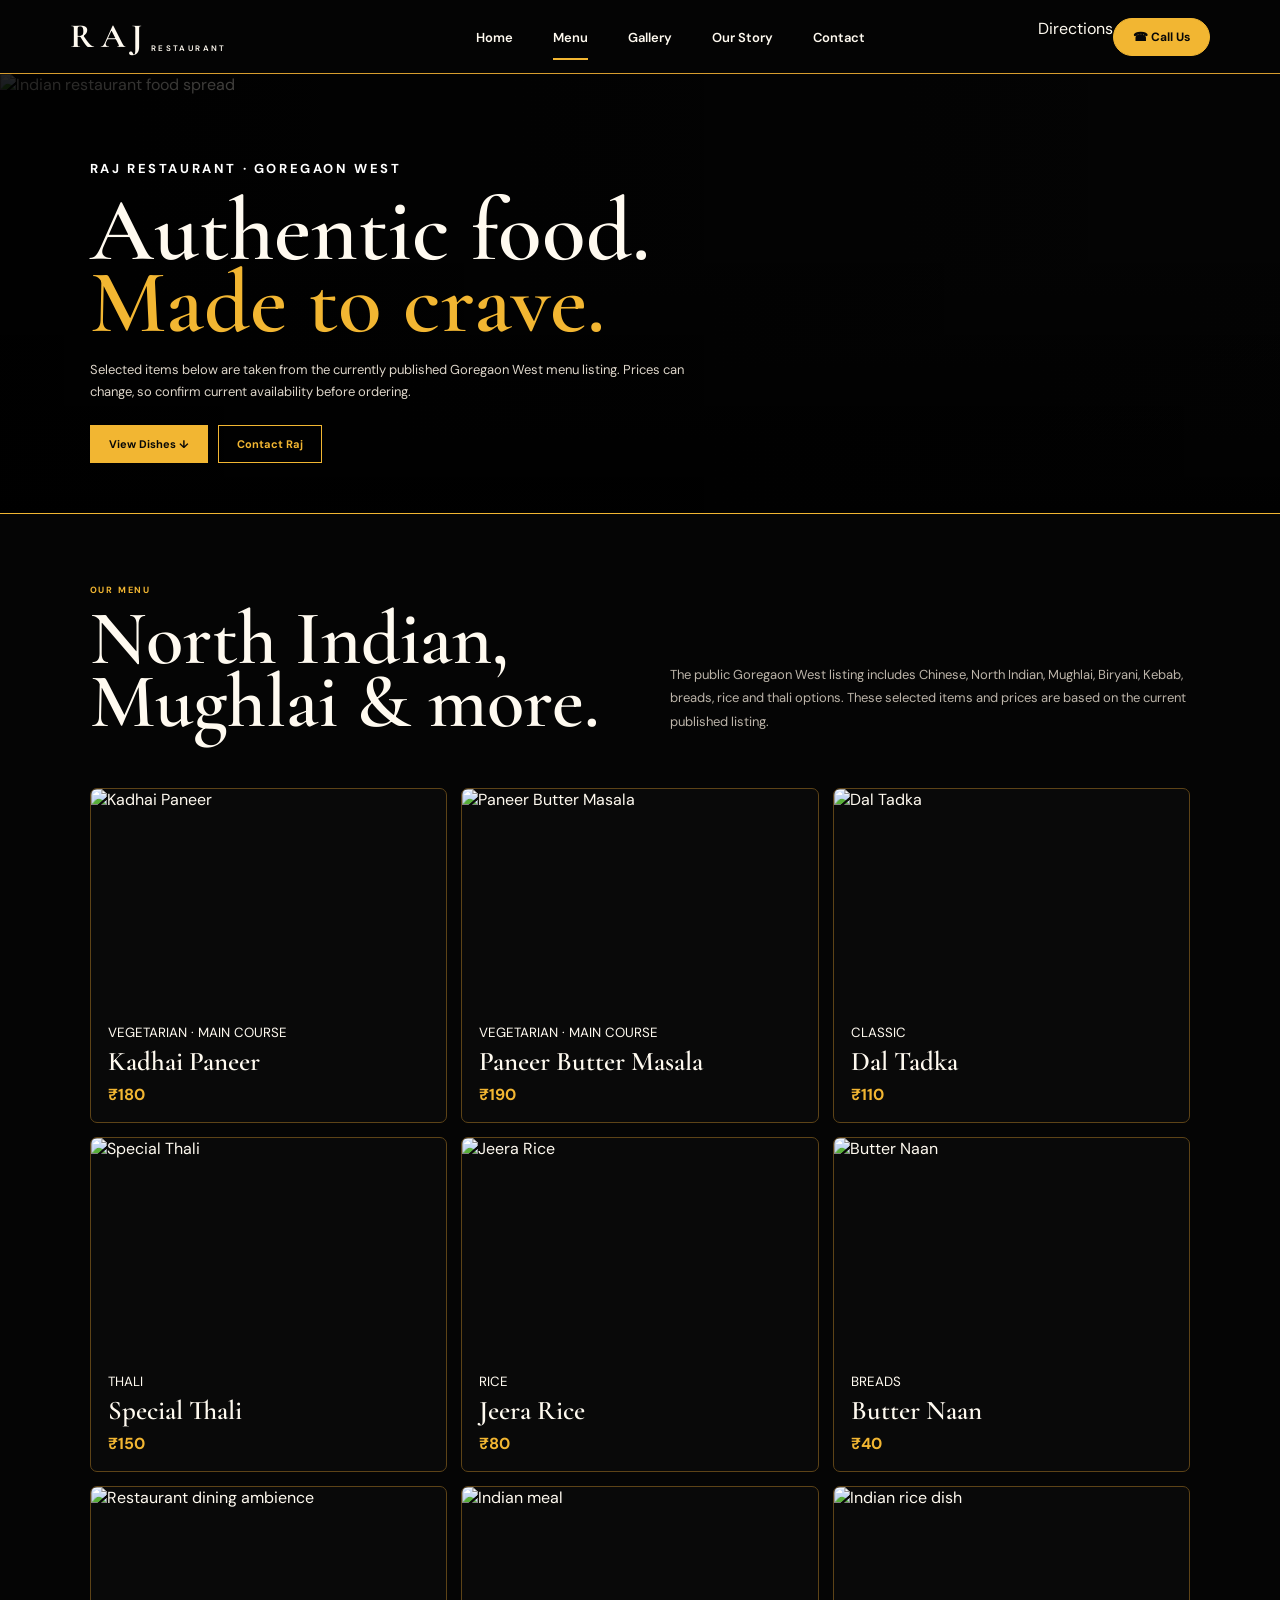
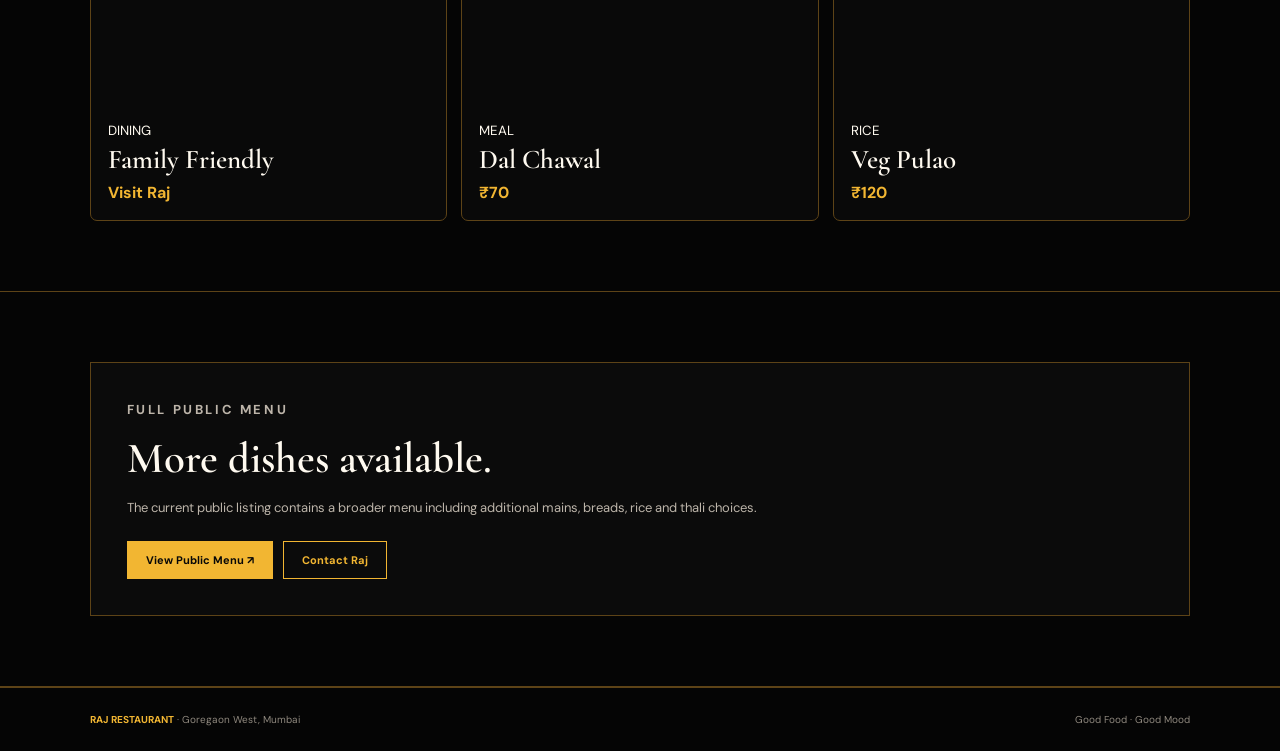
==== commit 1806716a: "Sync GitHub Pages menu route with premium menu design" ====
--- a/app/menu/index.html
+++ b/app/menu/index.html
@@ -1 +1 @@
-<!doctype html><html lang="en"><head><meta charset="utf-8"><meta name="viewport" content="width=device-width,initial-scale=1"><title>Menu | Raj Restaurant — Goregaon West</title><meta name="description" content="Raj Restaurant digital menu — selected dishes and categories from the current public listing."><link rel="stylesheet" href="../../styles.css"></head><body><header class="site-header"><a class="brand" href="../../index.html"><span class="brand-mark">RAJ</span><span class="brand-sub">RESTAURANT</span></a><nav class="main-nav"><a href="../../index.html">Home</a><a class="active" href="./">Menu</a><a href="../../gallery.html">Gallery</a><a href="../../about.html">Our Story</a><a href="../../contact.html">Contact</a></nav><div class="header-actions"><a class="text-link" href="../../contact.html">Directions</a><a class="dark-btn small" href="tel:+917045138160">Call Us <span>↗</span></a></div><button class="nav-toggle" aria-label="Open navigation"><i></i><i></i></button></header><main class="page-main"><section class="page-hero"><img src="https://image3.mouthshut.com/images/Restaurant/Photo/-48605_93862.png" alt="Raj Restaurant food"><div class="page-hero-content"><p class="micro light">RAJ RESTAURANT · GOREGAON WEST</p><h1>Come hungry.<br><em>Leave happy.</em></h1><p>Explore selected dishes from Raj Restaurant's currently published public menu listings. Prices may change, so confirm today's availability before ordering.</p><div class="contact-actions"><a class="plain-btn gold" href="#menu">View Dishes ↓</a><a class="plain-btn" href="../../contact.html">Contact Raj</a></div></div></section><section id="menu" class="page-section"><div class="page-intro"><div><p class="micro">OUR MENU</p><div class="page-title">Comfort food,<br>Indian classics &amp; more.</div></div><p class="page-copy">Public listings describe Raj Restaurant as serving Chinese, North Indian, Mughlai, Biryani and Kebab. The selection below uses currently published items from the Goregaon West listing.</p></div><div class="menu-page-grid"><article class="menu-page-card"><img src="https://image3.mouthshut.com/images/Restaurant/Photo/-48605_93862.png" alt="Kadhai Paneer"><div><small>VEGETARIAN</small><h3>Kadhai Paneer</h3><strong>₹180</strong></div></article><article class="menu-page-card"><img src="https://image3.mouthshut.com/images/Restaurant/Photo/-48605_93862.png" alt="Paneer Butter Masala"><div><small>VEGETARIAN</small><h3>Paneer Butter Masala</h3><strong>₹190</strong></div></article><article class="menu-page-card"><img src="https://image3.mouthshut.com/images/Restaurant/Photo/-48605_93862.png" alt="Matar Paneer"><div><small>VEGETARIAN</small><h3>Matar Paneer</h3><strong>₹150</strong></div></article><article class="menu-page-card"><img src="https://image3.mouthshut.com/images/Restaurant/Photo/-48605_93862.png" alt="Dal Tadka"><div><small>VEGETARIAN</small><h3>Dal Tadka</h3><strong>₹110</strong></div></article><article class="menu-page-card"><img src="https://image3.mouthshut.com/images/Restaurant/Photo/-48605_93862.png" alt="Jeera Rice"><div><small>RICE</small><h3>Jeera Rice</h3><strong>₹80</strong></div></article><article class="menu-page-card"><img src="https://image3.mouthshut.com/images/Restaurant/Photo/-48605_93862.png" alt="Veg Pulao"><div><small>RICE</small><h3>Veg Pulao</h3><strong>₹120</strong></div></article><article class="menu-page-card"><img src="https://image3.mouthshut.com/images/Restaurant/Photo/-48605_93862.png" alt="Butter Naan"><div><small>BREADS</small><h3>Butter Naan</h3><strong>₹40</strong></div></article><article class="menu-page-card"><img src="https://image3.mouthshut.com/images/Restaurant/Photo/-48605_93862.png" alt="Tandoori Roti"><div><small>BREADS</small><h3>Tandoori Roti</h3><strong>₹8</strong></div></article><article class="menu-page-card"><img src="https://image3.mouthshut.com/images/Restaurant/Photo/-48605_93862.png" alt="Special Raita"><div><small>ACCOMPANIMENT</small><h3>Special Raita</h3><strong>₹70</strong></div></article><article class="menu-page-card"><img src="https://image3.mouthshut.com/images/Restaurant/Photo/-48605_93862.png" alt="Special Thali"><div><small>MEAL</small><h3>Special Thali</h3><strong>₹150</strong></div></article></div></section><section class="page-section"><div class="contact-card"><p class="micro">FULL PUBLIC MENU</p><h2>More dishes available.</h2><p>The current public listing contains a broader menu. Use the latest public listing before publishing a final commercial menu.</p><div class="contact-actions"><a class="plain-btn gold" href="https://www.zomato.com/mumbai/raj-restaurant-goregaon-west/menu" target="_blank" rel="noreferrer">View Public Menu ↗</a><a class="plain-btn" href="../../contact.html">Contact Raj</a></div></div></section></main><footer class="page-footer"><span><strong>RAJ RESTAURANT</strong> · Goregaon West, Mumbai</span><span>Good Food · Good Mood</span></footer><script>const t=document.querySelector('.nav-toggle'),n=document.querySelector('.main-nav');t?.addEventListener('click',()=>{n.classList.toggle('open');t.classList.toggle('open')});</script></body></html>+<!doctype html><html lang="en"><head><meta charset="utf-8"><meta name="viewport" content="width=device-width,initial-scale=1"><title>Menu | Raj Restaurant — Goregaon West</title><meta name="description" content="Selected menu items from Raj Restaurant in Goregaon West, Mumbai."><link rel="stylesheet" href="../../styles.css"></head><body><header class="site-header"><a class="brand" href="../../index.html"><span class="brand-mark">RAJ</span><span class="brand-sub">RESTAURANT</span></a><nav class="main-nav"><a href="../../index.html">Home</a><a class="active" href="./">Menu</a><a href="../../gallery.html">Gallery</a><a href="../../about.html">Our Story</a><a href="../../contact.html">Contact</a></nav><div class="header-actions"><a class="text-link" href="../../contact.html">Directions</a><a class="dark-btn small" href="tel:+917045138160">☎ Call Us</a></div><button class="nav-toggle" aria-label="Open navigation"><i></i><i></i></button></header><main class="page-main"><section class="page-hero"><img src="https://images.unsplash.com/photo-1515003197210-e0cd71810b5f?auto=format&fit=crop&w=2200&q=88" alt="Indian restaurant food spread"><div class="page-hero-content"><p class="micro light">RAJ RESTAURANT · GOREGAON WEST</p><h1>Authentic food.<br><em>Made to crave.</em></h1><p>Selected items below are taken from the currently published Goregaon West menu listing. Prices can change, so confirm current availability before ordering.</p><div class="contact-actions"><a class="plain-btn gold" href="#menu">View Dishes ↓</a><a class="plain-btn" href="../../contact.html">Contact Raj</a></div></div></section><section id="menu" class="page-section"><div class="page-intro"><div><p class="micro">OUR MENU</p><div class="page-title">North Indian,<br>Mughlai &amp; more.</div></div><p class="page-copy">The public Goregaon West listing includes Chinese, North Indian, Mughlai, Biryani, Kebab, breads, rice and thali options. These selected items and prices are based on the current published listing.</p></div><div class="menu-page-grid"><article class="menu-page-card"><img src="https://images.unsplash.com/photo-1601050690597-df0568f70950?auto=format&fit=crop&w=1000&q=88" alt="Kadhai Paneer"><div><small>VEGETARIAN · MAIN COURSE</small><h3>Kadhai Paneer</h3><strong>₹180</strong></div></article><article class="menu-page-card"><img src="https://images.unsplash.com/photo-1565557623262-b51c2513a641?auto=format&fit=crop&w=1000&q=88" alt="Paneer Butter Masala"><div><small>VEGETARIAN · MAIN COURSE</small><h3>Paneer Butter Masala</h3><strong>₹190</strong></div></article><article class="menu-page-card"><img src="https://images.unsplash.com/photo-1546833999-b9f581a1996d?auto=format&fit=crop&w=1000&q=88" alt="Dal Tadka"><div><small>CLASSIC</small><h3>Dal Tadka</h3><strong>₹110</strong></div></article><article class="menu-page-card"><img src="https://images.unsplash.com/photo-1601050690117-94f5f6fa8bd7?auto=format&fit=crop&w=1000&q=88" alt="Special Thali"><div><small>THALI</small><h3>Special Thali</h3><strong>₹150</strong></div></article><article class="menu-page-card"><img src="https://images.unsplash.com/photo-1589302168068-964664d93dc0?auto=format&fit=crop&w=1000&q=88" alt="Jeera Rice"><div><small>RICE</small><h3>Jeera Rice</h3><strong>₹80</strong></div></article><article class="menu-page-card"><img src="https://images.unsplash.com/photo-1610192244261-3f33de3f72e1?auto=format&fit=crop&w=1000&q=88" alt="Butter Naan"><div><small>BREADS</small><h3>Butter Naan</h3><strong>₹40</strong></div></article><article class="menu-page-card"><img src="https://images.unsplash.com/photo-1517248135467-4c7edcad34c4?auto=format&fit=crop&w=1000&q=88" alt="Restaurant dining ambience"><div><small>DINING</small><h3>Family Friendly</h3><strong>Visit Raj</strong></div></article><article class="menu-page-card"><img src="https://images.unsplash.com/photo-1565299507177-b0ac66763828?auto=format&fit=crop&w=1000&q=88" alt="Indian meal"><div><small>MEAL</small><h3>Dal Chawal</h3><strong>₹70</strong></div></article><article class="menu-page-card"><img src="https://images.unsplash.com/photo-1599487488170-d11ec9c172f0?auto=format&fit=crop&w=1000&q=88" alt="Indian rice dish"><div><small>RICE</small><h3>Veg Pulao</h3><strong>₹120</strong></div></article></div></section><section class="page-section"><div class="contact-card"><p class="micro">FULL PUBLIC MENU</p><h2>More dishes available.</h2><p>The current public listing contains a broader menu including additional mains, breads, rice and thali choices.</p><div class="contact-actions"><a class="plain-btn gold" href="https://www.zomato.com/mumbai/raj-restaurant-goregaon-west/menu" target="_blank" rel="noreferrer">View Public Menu ↗</a><a class="plain-btn" href="../../contact.html">Contact Raj</a></div></div></section></main><footer class="page-footer"><span><strong>RAJ RESTAURANT</strong> · Goregaon West, Mumbai</span><span>Good Food · Good Mood</span></footer><script>const t=document.querySelector('.nav-toggle'),n=document.querySelector('.main-nav');t?.addEventListener('click',()=>n.classList.toggle('open'));</script></body></html>
--- a/styles.css
+++ b/styles.css
@@ -1,6 +1,4 @@
-@import url('https://fonts.googleapis.com/css2?family=Cormorant+Garamond:wght@500;600;700&family=DM+Sans:wght@400;500;600;700&family=Manrope:wght@400;500;600;700&display=swap');
-:root{--ink:#171714;--paper:#f4efe6;--paper2:#ebe3d5;--white:#fffdf8;--muted:#716d65;--line:#d8d0c2;--accent:#a55a2a;--serif:'Cormorant Garamond',Georgia,serif;--sans:'DM Sans',Arial,sans-serif;--body:'Manrope',Arial,sans-serif}*{box-sizing:border-box}html{scroll-behavior:smooth}body{margin:0;background:var(--paper);color:var(--ink);font-family:var(--body);overflow-x:hidden}a{color:inherit;text-decoration:none}img{display:block;width:100%;object-fit:cover}button{font:inherit}.site-header{height:82px;position:fixed;inset:0 0 auto;z-index:100;display:grid;grid-template-columns:220px 1fr 220px;align-items:center;padding:0 5.5vw;background:rgba(244,239,230,.94);backdrop-filter:blur(16px);border-bottom:1px solid rgba(23,23,20,.1)}.brand{display:flex;align-items:center;gap:10px}.brand-mark{font:700 29px/1 var(--serif);letter-spacing:.13em}.brand-sub{font:700 8px/1 var(--sans);letter-spacing:.24em;margin-top:17px;margin-left:-8px}.main-nav{display:flex;justify-content:center;gap:36px;height:82px}.main-nav a{display:flex;align-items:center;position:relative;font:600 12px var(--sans);letter-spacing:.03em}.main-nav a:after{content:'';position:absolute;bottom:25px;left:0;right:0;height:1px;background:var(--ink);transform:scaleX(0);transition:.25s}.main-nav a:hover:after,.main-nav a.active:after{transform:scaleX(1)}.header-actions{display:flex;justify-content:flex-end;align-items:center;gap:20px}.text-link{font-size:11px;font-weight:700}.dark-btn,.cream-btn,.outline-btn{display:inline-flex;align-items:center;justify-content:center;gap:22px;padding:13px 20px;font-size:11px;font-weight:700;transition:.25s}.dark-btn{background:var(--ink);color:var(--white);border:1px solid var(--ink)}.dark-btn:hover{transform:translateY(-2px);background:#2c2b26}.dark-btn.small{padding:11px 17px}.cream-btn{background:var(--white);color:var(--ink);border:1px solid var(--white)}.cream-btn:hover,.outline-btn:hover{transform:translateY(-2px)}.outline-btn{border:1px solid var(--ink);background:transparent}.nav-toggle{display:none;background:none;border:0}.nav-toggle i{display:block;width:26px;height:1px;background:var(--ink);margin:6px}.hero-v2{height:680px;margin-top:82px;position:relative;overflow:hidden;background:#222}.hero-v2-media,.hero-v2-media img{position:absolute;inset:0;width:100%;height:100%}.hero-v2-media img{object-position:center 42%;filter:saturate(.9)}.hero-v2-shade{position:absolute;inset:0;background:linear-gradient(90deg,rgba(12,12,10,.78),rgba(12,12,10,.35) 48%,rgba(12,12,10,.05)),linear-gradient(0deg,rgba(12,12,10,.68),transparent 48%)}.hero-v2-content{position:absolute;z-index:2;left:7vw;bottom:95px;width:min(680px,58vw);color:#fffdf8}.micro{font:700 9px var(--sans);letter-spacing:.2em;margin:0;color:var(--muted)}.micro.light{color:#eee7db}.hero-v2 h1{font:600 clamp(62px,8vw,122px)/.77 var(--serif);letter-spacing:-.045em;margin:20px 0 27px}.hero-v2 h1 em,.story-v2 h2 em,.section-head h2 em,.category-intro h2 em,.visual-break h2 em,.visit-section h2 em{font-style:italic;font-weight:500}.hero-lead{max-width:530px;font-size:14px;line-height:1.7;color:#eee7db;margin:0}.hero-actions-v2{display:flex;align-items:center;gap:18px;margin-top:30px}.circle-action{width:47px;height:47px;border:1px solid rgba(255,255,255,.75);border-radius:50%;display:grid;place-items:center;color:#fff;font-size:17px}.hero-v2-note{position:absolute;z-index:3;right:6vw;bottom:40px;color:#fff;display:flex;gap:15px;align-items:center;font-size:9px;letter-spacing:.16em}.hero-v2-note b{font-weight:600}.intro-strip{display:grid;grid-template-columns:1fr 1.6fr .75fr;gap:50px;align-items:center;padding:34px 7vw;background:var(--white);border-bottom:1px solid var(--line)}.intro-strip>div{display:flex;gap:18px;align-items:center;font-size:9px;font-weight:700;letter-spacing:.16em}.intro-strip .number{font:600 28px var(--serif);color:var(--accent)}.intro-strip p{font-size:12px;line-height:1.7;color:#5d5951;margin:0}.intro-strip>a{justify-self:end;font-size:11px;font-weight:700;border-bottom:1px solid var(--ink);padding-bottom:4px}.intro-strip>a span{margin-left:15px}.signature-section{padding:105px 7vw;background:var(--paper)}.section-head{display:flex;justify-content:space-between;align-items:end;margin-bottom:48px}.section-head h2{font:600 clamp(48px,5vw,75px)/.82 var(--serif);letter-spacing:-.03em;margin:13px 0 0}.menu-showcase{display:grid;grid-template-columns:1.45fr .55fr;gap:18px}.feature-dish{background:var(--white);border:1px solid var(--line)}.dish-image{height:440px;overflow:hidden}.dish-image img{height:100%;transition:transform .7s}.feature-dish:hover .dish-image img,.mini-dish:hover img{transform:scale(1.04)}.dish-meta{display:flex;justify-content:space-between;align-items:center;padding:20px 24px 24px}.dish-meta span,.mini-dish span{font-size:8px;letter-spacing:.16em;color:var(--muted);font-weight:700}.dish-meta h3{font:600 33px var(--serif);margin:6px 0 0}.dish-meta strong{font:600 25px var(--serif);color:var(--accent)}.dish-stack{display:flex;flex-direction:column;gap:18px}.mini-dish{display:grid;grid-template-columns:125px 1fr;min-height:137px;background:var(--white);border:1px solid var(--line);overflow:hidden}.mini-image{overflow:hidden}.mini-image img{height:100%;transition:.7s}.mini-dish>div:last-child{padding:21px}.mini-dish h3{font:600 25px/.95 var(--serif);margin:8px 0 10px}.mini-dish strong{font-size:12px;color:var(--accent)}.category-band{display:grid;grid-template-columns:.8fr 1.2fr;background:var(--ink);color:var(--white)}.category-intro{padding:95px 7vw}.category-intro .micro{color:#aaa69d}.category-intro h2{font:600 clamp(45px,5vw,72px)/.82 var(--serif);margin:17px 0}.category-list{padding:48px 7vw 48px 0}.category-item{display:grid;grid-template-columns:50px 1fr 30px;align-items:center;padding:23px 0;border-bottom:1px solid rgba(255,255,255,.17);transition:.25s}.category-item:first-child{border-top:1px solid rgba(255,255,255,.17)}.category-item span{font-size:9px;color:#a8a39a}.category-item strong{font:600 27px var(--serif)}.category-item b{font-size:18px;font-weight:400;transition:.25s}.category-item:hover{padding-left:10px}.category-item:hover b{transform:translateX(6px);color:#d59b67}.story-v2{display:grid;grid-template-columns:1fr 1fr;background:var(--paper2)}.story-v2-image{min-height:590px}.story-v2-image img{height:100%;object-position:center}.story-v2-copy{padding:95px 8vw;display:flex;flex-direction:column;justify-content:center}.story-v2 h2{font:600 clamp(52px,5.5vw,82px)/.8 var(--serif);letter-spacing:-.035em;margin:17px 0 25px}.story-v2-copy>p:not(.micro){font-size:13px;line-height:1.8;color:#5d5951;max-width:540px}.story-stats{display:grid;grid-template-columns:repeat(3,1fr);gap:15px;margin:38px 0}.story-stats div{border-top:1px solid #bbb2a4;padding-top:12px}.story-stats strong{display:block;font:600 33px var(--serif);color:var(--accent)}.story-stats span{display:block;font-size:8px;line-height:1.4;color:var(--muted);text-transform:uppercase;letter-spacing:.07em;margin-top:4px}.story-v2-copy .dark-btn{align-self:flex-start}.visual-break{height:520px;position:relative;overflow:hidden;background:#222;color:#fff}.visual-break img{height:100%;filter:brightness(.56) saturate(.75)}.visual-break:after{content:'';position:absolute;inset:0;background:linear-gradient(90deg,rgba(15,15,13,.7),transparent 70%)}.visual-break>div{position:absolute;z-index:2;left:7vw;top:50%;transform:translateY(-50%)}.visual-break h2{font:600 clamp(55px,6vw,90px)/.78 var(--serif);margin:16px 0 28px;letter-spacing:-.04em}.visit-section{display:grid;grid-template-columns:.7fr 1.3fr;gap:90px;padding:100px 7vw;background:var(--white)}.visit-section h2{font:600 clamp(54px,6vw,82px)/.78 var(--serif);margin:15px 0}.visit-details{display:grid;grid-template-columns:1fr 1fr;gap:38px}.visit-details span,.site-footer>div>span{font-size:8px;letter-spacing:.16em;font-weight:700;color:var(--muted)}.visit-details p{font-size:13px;line-height:1.65;margin:9px 0 0}.visit-actions{display:flex;gap:12px;align-items:start}.site-footer{display:grid;grid-template-columns:1.3fr .7fr .9fr 1fr;gap:55px;padding:65px 7vw 35px;background:var(--ink);color:#f3eee5}.site-footer>div:not(.footer-end){display:flex;flex-direction:column;align-items:flex-start}.footer-brand .brand-mark{font-size:36px}.footer-brand .brand-sub{color:#d9d2c6}.footer-brand p{color:#aaa69e;font-size:11px;margin-top:28px}.site-footer>div>a,.site-footer>div>p{font-size:11px;line-height:1.8;color:#c8c2b8;margin:10px 0 0}.footer-end{grid-column:1/-1;border-top:1px solid #ffffff22;padding-top:18px;display:flex;justify-content:space-between;color:#8e8a82;font-size:8px;letter-spacing:.08em}.footer-end a{color:#eee}.page-main{padding-top:82px;background:var(--paper);color:var(--ink)}.page-hero{min-height:460px;position:relative;display:grid;align-items:end;overflow:hidden;background:#222}.page-hero img{position:absolute;inset:0;width:100%;height:100%}.page-hero:after{content:'';position:absolute;inset:0;background:linear-gradient(90deg,#151512c9,#15151238),linear-gradient(0deg,#151512b8,transparent 60%)}.page-hero-content{position:relative;z-index:2;padding:70px 7vw 60px;color:#fff;max-width:850px}.page-hero-content h1{font:600 clamp(60px,7vw,105px)/.8 var(--serif);margin:15px 0 20px}.page-hero-content p{max-width:620px;font-size:14px;line-height:1.7;color:#eee}.page-section{padding:80px 7vw;border-bottom:1px solid var(--line)}.page-intro{display:grid;grid-template-columns:1fr 1fr;gap:70px;align-items:end}.page-title{font:600 clamp(48px,6vw,80px)/.82 var(--serif);margin:12px 0}.page-copy{font-size:13px;line-height:1.8;color:#5d5951;max-width:650px}.stat-grid{display:grid;grid-template-columns:repeat(3,1fr);gap:1px;margin-top:50px;background:var(--line)}.stat-card{padding:30px;background:var(--white)}.stat-card .num{font:600 48px var(--serif);color:var(--accent)}.stat-card p{font-size:10px;color:var(--muted)}.menu-page-grid{display:grid;grid-template-columns:repeat(3,1fr);gap:15px;margin-top:45px}.menu-page-card{background:var(--white);border:1px solid var(--line);overflow:hidden;transition:.25s}.menu-page-card:hover{transform:translateY(-4px)}.menu-page-card img{height:220px}.menu-page-card div{padding:18px}.menu-page-card h3{font:600 27px var(--serif);margin:0}.menu-page-card strong{display:block;color:var(--accent);margin-top:7px}.gallery-page-grid{display:grid;grid-template-columns:1.35fr .65fr;gap:15px;margin-top:45px}.gallery-page-grid .big{height:560px}.gallery-page-grid .small{height:272px;margin-bottom:15px}.gallery-page-grid img{height:100%}.contact-grid{display:grid;grid-template-columns:1fr 1fr;gap:15px;margin-top:45px}.contact-card{padding:40px;background:var(--white);border:1px solid var(--line)}.contact-card h2{font:600 43px var(--serif);margin:10px 0}.contact-card p{font-size:13px;line-height:1.75;color:#5d5951}.contact-actions{display:flex;gap:12px;flex-wrap:wrap;margin-top:25px}.plain-btn{display:inline-flex;padding:12px 19px;border:1px solid var(--ink);font-size:11px;font-weight:700}.plain-btn.gold{background:var(--ink);color:var(--white)}.page-footer{padding:28px 7vw;display:flex;justify-content:space-between;border-top:1px solid var(--line);color:var(--muted);font-size:10px}.page-footer strong{color:var(--ink)}
-@media(max-width:1050px){.site-header{grid-template-columns:180px 1fr 170px}.main-nav{gap:20px}.menu-showcase{grid-template-columns:1fr}.dish-stack{display:grid;grid-template-columns:repeat(3,1fr)}.mini-dish{display:block}.mini-image{height:170px}.category-band,.story-v2,.visit-section{grid-template-columns:1fr}.category-list{padding:0 7vw 60px}.story-v2-image{min-height:420px}.story-v2-copy{padding:75px 7vw}.visit-section{gap:45px}.site-footer{grid-template-columns:1fr 1fr}.footer-end{grid-column:1/-1}.page-intro{grid-template-columns:1fr}.menu-page-grid{grid-template-columns:repeat(2,1fr)}}
-@media(max-width:720px){.site-header{height:68px;display:flex;padding:0 5vw}.brand-mark{font-size:25px}.brand-sub{font-size:7px}.main-nav{display:none;position:absolute;top:68px;left:0;right:0;height:auto;padding:8px 7vw 18px;background:var(--paper);flex-direction:column;gap:0;border-bottom:1px solid var(--line)}.main-nav.open{display:flex}.main-nav a{height:46px}.main-nav a:after{bottom:8px}.header-actions{display:none}.nav-toggle{display:block;margin-left:auto}.hero-v2{height:650px;margin-top:68px}.hero-v2-content{left:7vw;bottom:70px;width:86vw}.hero-v2 h1{font-size:65px}.hero-lead{font-size:12px}.hero-v2-note{left:7vw;right:auto;bottom:25px}.intro-strip{grid-template-columns:1fr;gap:18px;padding:27px 7vw}.intro-strip>a{justify-self:start}.signature-section{padding:72px 7vw}.section-head{display:block}.section-head .outline-btn{margin-top:25px}.section-head h2{font-size:52px}.menu-showcase{gap:12px}.dish-image{height:330px}.dish-meta h3{font-size:28px}.dish-stack{grid-template-columns:1fr}.mini-dish{display:grid;grid-template-columns:105px 1fr;min-height:115px}.mini-image{height:auto}.category-intro{padding:70px 7vw 45px}.category-intro h2{font-size:53px}.category-item strong{font-size:23px}.story-v2-image{min-height:340px}.story-v2-copy{padding:65px 7vw}.story-v2 h2{font-size:55px}.story-stats{gap:8px}.story-stats strong{font-size:27px}.story-stats span{font-size:7px}.visual-break{height:480px}.visual-break>div{left:7vw}.visual-break h2{font-size:60px}.visit-section{padding:70px 7vw}.visit-details{grid-template-columns:1fr}.visit-actions{flex-wrap:wrap}.site-footer{grid-template-columns:1fr 1fr;padding:55px 7vw 28px;gap:38px}.footer-end{font-size:7px}.page-main{padding-top:68px}.page-hero{min-height:420px}.page-hero-content{padding:60px 7vw 45px}.page-hero-content h1{font-size:62px}.page-section{padding:60px 7vw}.stat-grid{grid-template-columns:1fr}.menu-page-grid{grid-template-columns:1fr}.gallery-page-grid{grid-template-columns:1fr}.gallery-page-grid .big,.gallery-page-grid .small{height:320px;margin-bottom:0}.gallery-page-grid .small+.small{margin-top:12px}.contact-grid{grid-template-columns:1fr}.page-footer{display:block}.page-footer>*+*{margin-top:8px}}
-/* legacy selectors retained so existing secondary pages remain styled while they are migrated */
-.hero,.feature-bar,.story,.lower-grid,.footer{display:none}.brand-symbol,.brand-type,.call-pill,.gold-btn,.story-link,.section-kicker,.menu-block,.dish-grid,.gallery-copy,.gallery-thumbs,.reveal{display:none}
+@import url('https://fonts.googleapis.com/css2?family=Cormorant+Garamond:wght@500;600;700&family=DM+Sans:wght@400;500;600;700&display=swap');
+:root{--bg:#050505;--panel:#0b0b0b;--gold:#f2b632;--gold2:#ffd76a;--white:#fffaf0;--muted:#bdb6aa;--line:#5d4317;--serif:'Cormorant Garamond',Georgia,serif;--sans:'DM Sans',Arial,sans-serif}*{box-sizing:border-box}html{scroll-behavior:smooth}body{margin:0;background:var(--bg);color:var(--white);font-family:var(--sans);overflow-x:hidden}a{color:inherit;text-decoration:none}img{display:block;width:100%;object-fit:cover}button{font:inherit}.site-header{height:74px;position:fixed;inset:0 0 auto;z-index:100;display:grid;grid-template-columns:280px 1fr 220px;align-items:center;padding:0 5.5vw;background:#050505e8;backdrop-filter:blur(14px);border-bottom:1px solid #d79d2e}.brand{display:flex;align-items:center;gap:12px}.brand-mark{font:700 34px/1 var(--serif);letter-spacing:.18em}.brand-sub{font:600 8px var(--sans);letter-spacing:.3em;margin:21px 0 0 -10px}.main-nav{display:flex;justify-content:center;gap:40px;height:74px}.main-nav a{display:flex;align-items:center;position:relative;font-size:13px;font-weight:600}.main-nav a:after{content:'';position:absolute;bottom:14px;left:0;right:0;height:2px;background:var(--gold);transform:scaleX(0);transition:.25s}.main-nav a:hover:after,.main-nav a.active:after{transform:scaleX(1)}.header-actions{display:flex;justify-content:flex-end}.dark-btn,.cream-btn,.outline-btn{display:inline-flex;align-items:center;justify-content:center;gap:16px;padding:12px 22px;border-radius:28px;font-size:12px;font-weight:700;transition:.25s}.dark-btn,.cream-btn{background:var(--gold);color:#080808;border:1px solid var(--gold)}.dark-btn:hover,.cream-btn:hover{transform:translateY(-2px);box-shadow:0 8px 30px #f2b63235}.dark-btn.small{padding:10px 19px}.outline-btn{border:1px solid var(--gold);color:var(--gold);background:transparent}.outline-btn:hover{background:var(--gold);color:#080808}.nav-toggle{display:none;background:none;border:0}.nav-toggle i{display:block;width:25px;height:2px;background:var(--gold);margin:6px}.hero-v2{height:650px;margin-top:74px;position:relative;overflow:hidden;border-bottom:1px solid var(--gold)}.hero-v2-media,.hero-v2-media img{position:absolute;inset:0;width:100%;height:100%}.hero-v2-media img{object-position:center;filter:saturate(.9)}.hero-v2-shade{position:absolute;inset:0;background:linear-gradient(90deg,#000e 0%,#0009 38%,#0002 76%),linear-gradient(0deg,#000b,transparent 55%)}.hero-v2-content{position:absolute;z-index:2;left:7.2vw;top:50%;transform:translateY(-36%);width:min(620px,55vw)}.micro{font-size:9px;font-weight:700;letter-spacing:.2em;color:var(--gold);margin:0}.micro.light{color:#fff}.hero-v2 h1{font:600 clamp(60px,7vw,105px)/.78 var(--serif);letter-spacing:-.045em;margin:20px 0 25px}.hero-v2 h1 em,.section-head h2 em,.category-intro h2 em,.story-v2 h2 em,.visual-break h2 em,.visit-section h2 em{color:var(--gold);font-style:normal}.hero-lead{max-width:510px;font-size:13px;line-height:1.7;color:#eee7db}.hero-actions-v2{display:flex;align-items:center;gap:20px;margin-top:28px}.circle-action{width:48px;height:48px;border:1px solid var(--gold);border-radius:50%;display:grid;place-items:center;color:var(--gold)}.hero-v2-note{position:absolute;right:6vw;bottom:23px;z-index:3;font-size:9px;letter-spacing:.14em}.hero-v2-note b{color:var(--gold);margin-left:12px}.intro-strip{display:grid;grid-template-columns:1fr 1.5fr .7fr;gap:35px;align-items:center;padding:27px 7vw;background:#090909;border-bottom:1px solid var(--line)}.intro-strip>div{display:flex;align-items:center;gap:15px;font-size:9px;font-weight:700;letter-spacing:.16em}.intro-strip .number{font:600 29px var(--serif);color:var(--gold)}.intro-strip p{margin:0;font-size:12px;line-height:1.65;color:#c8c0b4}.intro-strip>a{justify-self:end;color:var(--gold);font-size:11px;font-weight:700;border-bottom:1px solid var(--gold);padding-bottom:4px}.intro-strip>a span{margin-left:12px}.signature-section{padding:78px 7vw;background:#050505}.section-head{display:flex;justify-content:space-between;align-items:end;margin-bottom:35px}.section-head h2{font:600 clamp(48px,5vw,72px)/.82 var(--serif);margin:13px 0 0}.menu-showcase{display:grid;grid-template-columns:1.05fr 1fr;gap:15px}.feature-dish,.mini-dish,.menu-page-card{background:#090909;border:1px solid var(--line);overflow:hidden}.feature-dish{border-radius:7px}.dish-image{height:370px;overflow:hidden}.dish-image img,.mini-image img{height:100%;transition:.7s}.feature-dish:hover img,.mini-dish:hover img,.menu-page-card:hover img{transform:scale(1.04)}.dish-meta{display:flex;justify-content:space-between;align-items:center;padding:18px 20px}.dish-meta span,.mini-dish span{font-size:8px;letter-spacing:.15em;color:#9f988c;font-weight:700}.dish-meta h3{font:600 30px var(--serif);margin:5px 0}.dish-meta strong{font:600 23px var(--serif);color:var(--gold)}.dish-stack{display:grid;grid-template-columns:1fr 1fr;gap:14px}.mini-dish{display:grid;grid-template-columns:105px 1fr;min-height:135px;border-radius:7px}.mini-image{overflow:hidden}.mini-dish>div:last-child{padding:17px 14px}.mini-dish h3{font:600 23px/.9 var(--serif);margin:7px 0 10px}.mini-dish strong{font-size:12px;color:var(--gold)}.category-band{display:grid;grid-template-columns:.78fr 1.22fr;background:#090909;border-top:1px solid var(--line);border-bottom:1px solid var(--line)}.category-intro{padding:75px 7vw}.category-intro h2{font:600 clamp(45px,5vw,70px)/.82 var(--serif);margin:15px 0}.category-list{padding:35px 7vw 35px 0}.category-item{display:grid;grid-template-columns:45px 1fr 30px;align-items:center;padding:21px 0;border-bottom:1px solid #ffffff1d}.category-item:first-child{border-top:1px solid #ffffff1d}.category-item span{font-size:9px;color:#8f887e}.category-item strong{font:600 27px var(--serif)}.category-item b{font-size:18px;color:var(--gold);transition:.25s}.category-item:hover{padding-left:10px}.category-item:hover b{transform:translateX(6px)}.story-v2{display:grid;grid-template-columns:1fr 1fr;background:#090909;border-bottom:1px solid var(--line)}.story-v2-image{min-height:530px}.story-v2-image img{height:100%}.story-v2-copy{padding:75px 8vw;display:flex;flex-direction:column;justify-content:center}.story-v2 h2{font:600 clamp(50px,5.2vw,76px)/.82 var(--serif);margin:15px 0 23px}.story-v2-copy>p:not(.micro){font-size:13px;line-height:1.75;color:#c6beb3;max-width:520px}.story-stats{display:grid;grid-template-columns:repeat(3,1fr);gap:14px;margin:32px 0}.story-stats div{border-top:1px solid var(--line);padding-top:10px}.story-stats strong{display:block;font:600 32px var(--serif);color:var(--gold)}.story-stats span{display:block;font-size:8px;color:#8f887e;text-transform:uppercase;margin-top:4px}.story-v2-copy .dark-btn{align-self:flex-start}.visual-break{height:450px;position:relative;overflow:hidden;border-bottom:1px solid var(--gold)}.visual-break img{height:100%;filter:brightness(.48) saturate(.8)}.visual-break:after{content:'';position:absolute;inset:0;background:linear-gradient(90deg,#000d,transparent 72%)}.visual-break>div{position:absolute;z-index:2;left:7vw;top:50%;transform:translateY(-50%)}.visual-break h2{font:600 clamp(54px,6vw,88px)/.78 var(--serif);margin:15px 0 27px}.visit-section{display:grid;grid-template-columns:.7fr 1.3fr;gap:80px;padding:80px 7vw;background:#050505}.visit-section h2{font:600 clamp(52px,6vw,82px)/.78 var(--serif);margin:14px 0}.visit-details{display:grid;grid-template-columns:1fr 1fr;gap:30px}.visit-details span,.site-footer>div>span{font-size:8px;letter-spacing:.15em;color:#8f887e;font-weight:700}.visit-details p{font-size:12px;line-height:1.65;color:#d1c9bd}.visit-details a{color:var(--gold)}.visit-actions{display:flex;gap:10px}.site-footer{display:grid;grid-template-columns:1.25fr .7fr .9fr 1fr;gap:45px;padding:50px 7vw 27px;background:#090909;border-top:1px solid var(--gold)}.site-footer>div:not(.footer-end){display:flex;flex-direction:column;align-items:flex-start}.footer-brand .brand-mark{font-size:35px}.footer-brand p,.site-footer>div>p,.site-footer>div>a{font-size:11px;line-height:1.8;color:#c3bbb0;margin:9px 0 0}.footer-end{grid-column:1/-1;border-top:1px solid #ffffff1b;padding-top:15px;display:flex;justify-content:space-between;color:#837c72;font-size:8px}.footer-end a{color:var(--gold)}.page-main{padding-top:74px;background:#050505;color:var(--white)}.page-hero{min-height:440px;position:relative;display:grid;align-items:end;overflow:hidden;border-bottom:1px solid var(--gold)}.page-hero img{position:absolute;inset:0;height:100%}.page-hero:after{content:'';position:absolute;inset:0;background:linear-gradient(90deg,#000d,#0003),linear-gradient(0deg,#000c,transparent 65%)}.page-hero-content{position:relative;z-index:2;padding:65px 7vw 50px;max-width:850px}.page-hero-content h1{font:600 clamp(58px,7vw,100px)/.8 var(--serif);margin:15px 0 20px}.page-hero-content h1 em{color:var(--gold);font-style:normal}.page-hero-content p{font-size:13px;line-height:1.7;color:#ddd5c9;max-width:620px}.page-section{padding:70px 7vw;border-bottom:1px solid var(--line)}.page-intro{display:grid;grid-template-columns:1fr 1fr;gap:60px;align-items:end}.page-title{font:600 clamp(47px,6vw,78px)/.82 var(--serif);margin:12px 0}.page-copy{font-size:13px;line-height:1.8;color:#bcb4a9}.stat-grid{display:grid;grid-template-columns:repeat(3,1fr);gap:1px;margin-top:45px;background:var(--line)}.stat-card{padding:28px;background:#0b0b0b}.stat-card .num{font:600 47px var(--serif);color:var(--gold)}.stat-card p{font-size:10px;color:#938c82}.menu-page-grid{display:grid;grid-template-columns:repeat(3,1fr);gap:14px;margin-top:42px}.menu-page-card{border-radius:7px}.menu-page-card:hover{border-color:var(--gold)}.menu-page-card img{height:215px;transition:.7s}.menu-page-card div{padding:17px}.menu-page-card h3{font:600 27px var(--serif);margin:3px 0}.menu-page-card strong{display:block;color:var(--gold);margin-top:6px}.gallery-page-grid{display:grid;grid-template-columns:1.35fr .65fr;gap:14px;margin-top:42px}.gallery-page-grid .big{height:550px}.gallery-page-grid .small{height:268px;margin-bottom:14px}.gallery-page-grid img{height:100%}.contact-grid{display:grid;grid-template-columns:1fr 1fr;gap:14px;margin-top:42px}.contact-card{padding:36px;background:#0b0b0b;border:1px solid var(--line)}.contact-card h2{font:600 43px var(--serif);margin:10px 0}.contact-card p{font-size:13px;line-height:1.75;color:#bdb5aa}.contact-actions{display:flex;gap:10px;flex-wrap:wrap;margin-top:22px}.plain-btn{display:inline-flex;padding:11px 18px;border:1px solid var(--gold);font-size:11px;font-weight:700;color:var(--gold)}.plain-btn.gold{background:var(--gold);color:#080808}.page-footer{padding:25px 7vw;display:flex;justify-content:space-between;border-top:1px solid var(--line);color:#8f887e;font-size:10px}.page-footer strong{color:var(--gold)}
+@media(max-width:1050px){.site-header{grid-template-columns:210px 1fr 160px}.main-nav{gap:22px}.menu-showcase{grid-template-columns:1fr}.category-band,.story-v2,.visit-section{grid-template-columns:1fr}.category-list{padding:0 7vw 55px}.story-v2-image{min-height:400px}.site-footer{grid-template-columns:1fr 1fr}.footer-end{grid-column:1/-1}.page-intro{grid-template-columns:1fr}.menu-page-grid{grid-template-columns:repeat(2,1fr)}}
+@media(max-width:720px){.site-header{height:66px;display:flex;padding:0 5vw}.brand-mark{font-size:27px}.brand-sub{font-size:7px}.main-nav{display:none;position:absolute;top:66px;left:0;right:0;height:auto;padding:8px 7vw 17px;background:#080808;flex-direction:column;gap:0;border-bottom:1px solid var(--gold)}.main-nav.open{display:flex}.main-nav a{height:45px}.header-actions{display:none}.nav-toggle{display:block;margin-left:auto}.hero-v2{height:650px;margin-top:66px}.hero-v2-content{left:7vw;top:auto;bottom:76px;transform:none;width:86vw}.hero-v2 h1{font-size:62px}.hero-lead{font-size:12px}.hero-v2-note{left:7vw;right:auto;bottom:25px}.intro-strip{grid-template-columns:1fr;gap:16px;padding:26px 7vw}.intro-strip>a{justify-self:start}.signature-section,.category-intro,.story-v2-copy,.visit-section,.page-section{padding:60px 7vw}.section-head{display:block}.section-head .outline-btn{margin-top:22px}.dish-image{height:320px}.dish-stack{grid-template-columns:1fr}.mini-dish{min-height:115px}.category-list{padding:0 7vw 45px}.story-v2-image{min-height:330px}.story-stats{gap:8px}.story-stats strong{font-size:27px}.visual-break{height:400px}.visit-details{grid-template-columns:1fr}.visit-actions{flex-wrap:wrap}.site-footer{grid-template-columns:1fr 1fr;padding:45px 7vw 25px}.footer-end{grid-column:1/-1}.page-main{padding-top:66px}.page-hero{min-height:410px}.page-hero-content{padding:55px 7vw 45px}.page-hero-content h1{font-size:60px}.stat-grid,.menu-page-grid,.contact-grid{grid-template-columns:1fr}.gallery-page-grid{grid-template-columns:1fr}.gallery-page-grid .big,.gallery-page-grid .small{height:320px;margin-bottom:12px}.page-footer{display:block}.page-footer>*+*{margin-top:8px}}
